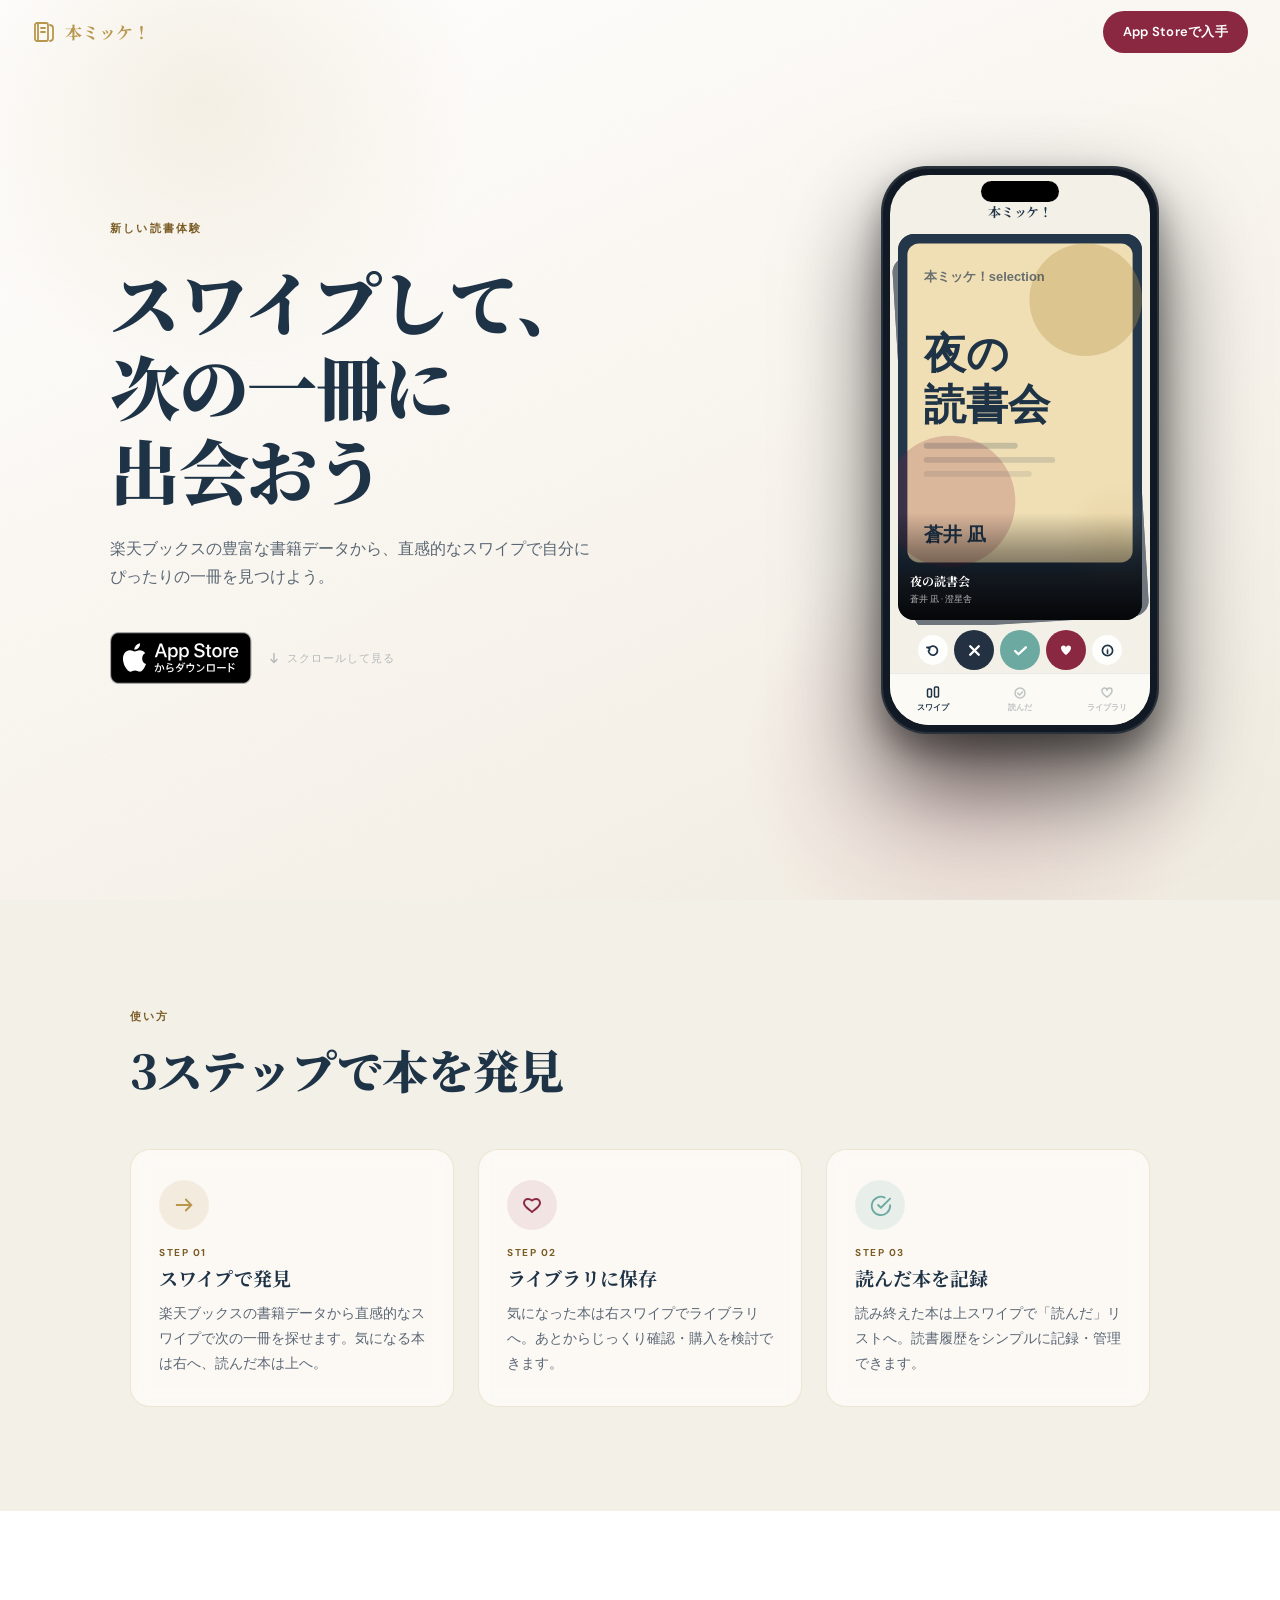
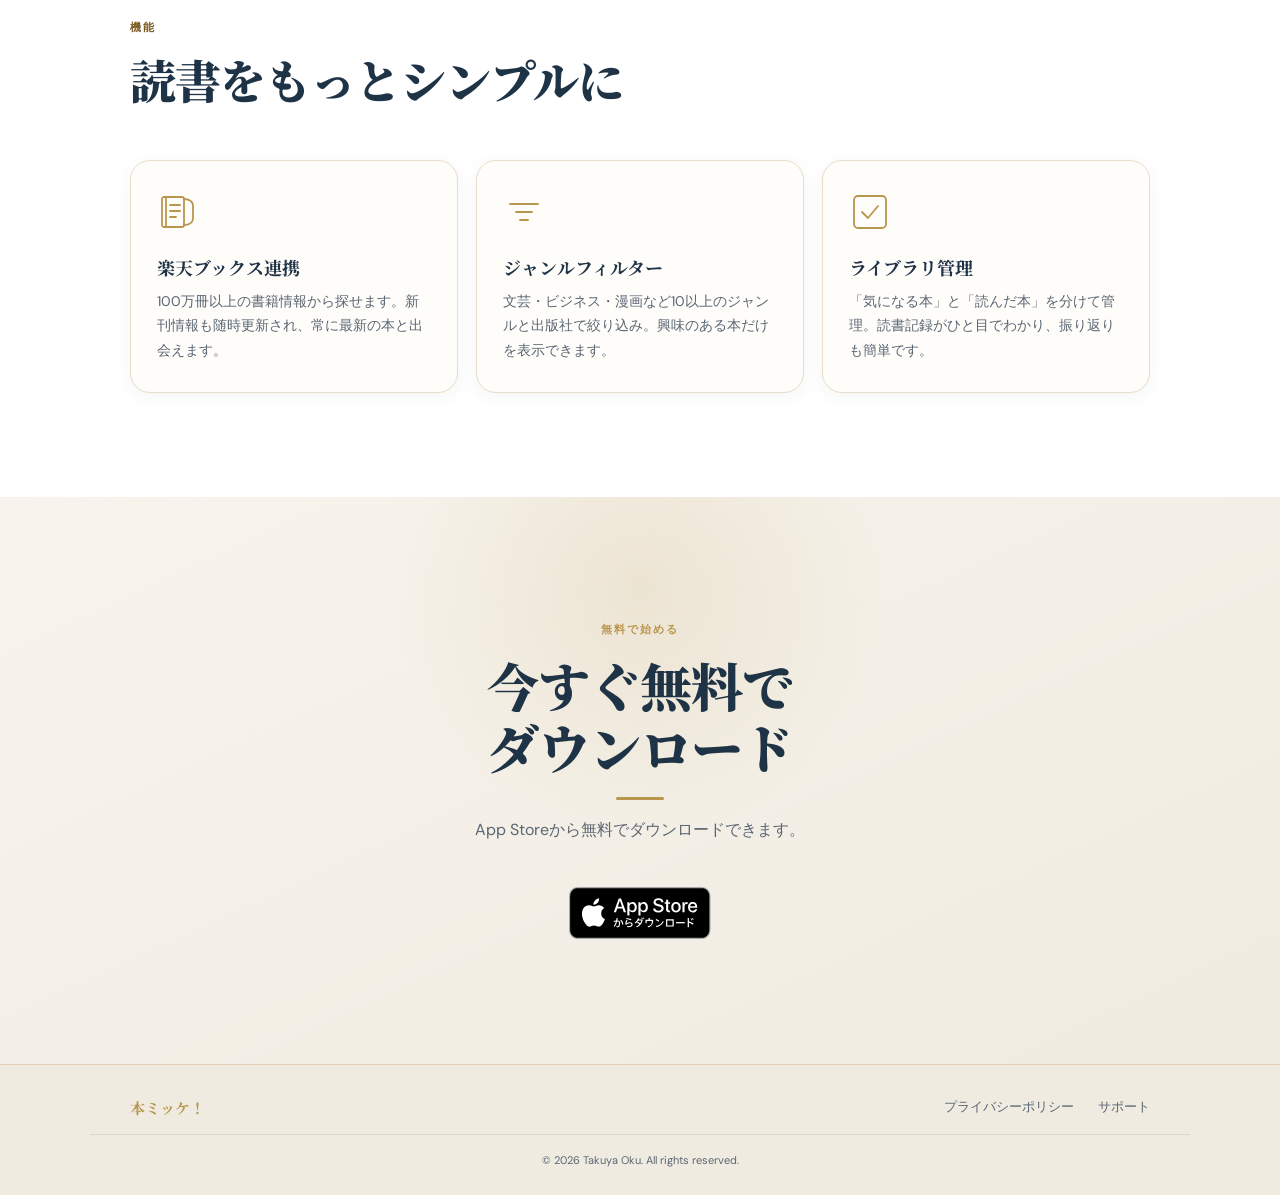
==== index.html @ a4921bb4 "Add LP and back navigation to support/privacy pages - index.html: new landing page with hero, how-it" ====
<!DOCTYPE html>
<html lang="ja">
<head>
  <meta charset="utf-8">
  <meta name="viewport" content="width=device-width, initial-scale=1">
  <title>本ミッケ！— スワイプして次の一冊に出会おう</title>
  <meta name="description" content="楽天ブックスの豊富な書籍データからスワイプで次の一冊に出会えるiOSアプリ。気になる本はライブラリへ、読んだ本は記録へ。">
  <meta name="theme-color" content="#f8f4ed">
  <link rel="preconnect" href="https://fonts.googleapis.com">
  <link rel="preconnect" href="https://fonts.gstatic.com" crossorigin>
  <link href="https://fonts.googleapis.com/css2?family=DM+Sans:opsz,wght@9..40,400;9..40,500;9..40,600&family=Noto+Serif+JP:wght@400;700;900&display=swap" rel="stylesheet">
  <link rel="stylesheet" href="./styles.css">
  <style>
    /* ===== LP TOKENS ===== */
    :root {
      --lp-navy:      #1f3347;
      --lp-deep:      #0f1c2b;
      --lp-gold:      #b8964d;
      --lp-gold-text: #7a5c24;
      --lp-rose:      #8a2841;
      --lp-teal:      #6ca9a0;
      --lp-cream:     #f3f0e8;
      --lp-card:      #2a3545;
      --lp-green:     #42d67a;
    }

    /* ===== BASE ===== */
    body {
      font-family: 'DM Sans', -apple-system, sans-serif;
      background: var(--lp-cream);
      color: var(--lp-navy);
      overflow-x: hidden;
    }

    /* ===== NAV ===== */
    .lp-nav {
      position: fixed;
      top: 0; left: 0; right: 0;
      z-index: 100;
      height: 64px;
      padding: 0 32px;
      padding-top: env(safe-area-inset-top, 0px);
      display: flex;
      align-items: center;
      justify-content: space-between;
      background: transparent;
      transition: background 0.35s ease, backdrop-filter 0.35s ease, border-color 0.35s ease;
      border-bottom: 1px solid transparent;
    }
    .lp-nav--scrolled {
      background: rgba(243, 240, 232, 0.94);
      backdrop-filter: blur(20px);
      -webkit-backdrop-filter: blur(20px);
      border-bottom-color: rgba(184, 150, 77, 0.18);
    }
    .lp-nav__brand {
      display: flex;
      align-items: center;
      gap: 9px;
      text-decoration: none;
      color: var(--lp-gold);
      font-family: 'Noto Serif JP', serif;
      font-weight: 700;
      font-size: 17px;
      transition: color 0.35s ease;
    }
    .lp-nav--scrolled .lp-nav__brand { color: var(--lp-navy); }
    .lp-nav__cta {
      display: inline-flex;
      align-items: center;
      gap: 7px;
      padding: 12px 20px;
      background: var(--lp-rose);
      color: #fff;
      text-decoration: none;
      font-weight: 600;
      font-size: 13px;
      border-radius: 999px;
      letter-spacing: 0.02em;
      transition: background 0.2s, transform 0.15s;
      touch-action: manipulation;
    }
    .lp-nav__cta:hover { background: #a02f4d; transform: translateY(-1px); }

    /* ===== HERO ===== */
    .lp-hero {
      min-height: 100dvh;
      position: relative;
      overflow: hidden;
      background: linear-gradient(155deg, #ffffff 0%, #f8f4ed 55%, #f0ebe0 100%);
      display: flex;
      align-items: center;
    }
    .lp-hero__grain {
      position: absolute;
      inset: 0;
      z-index: 0;
      pointer-events: none;
      opacity: 0.2;
      background-image: url("data:image/svg+xml,%3Csvg xmlns='http://www.w3.org/2000/svg' width='300' height='300'%3E%3Cfilter id='n'%3E%3CfeTurbulence type='fractalNoise' baseFrequency='0.75' numOctaves='4' stitchTiles='stitch'/%3E%3CfeColorMatrix type='saturate' values='0'/%3E%3C/filter%3E%3Crect width='300' height='300' filter='url(%23n)' opacity='0.06'/%3E%3C/svg%3E");
      background-size: 300px 300px;
      mix-blend-mode: multiply;
    }
    .lp-hero__orb {
      position: absolute;
      border-radius: 50%;
      pointer-events: none;
      z-index: 0;
    }
    .lp-hero__orb--a {
      width: 560px; height: 560px;
      background: radial-gradient(circle, rgba(184,150,77,0.13) 0%, transparent 70%);
      top: -180px; left: -80px;
    }
    .lp-hero__orb--b {
      width: 480px; height: 480px;
      background: radial-gradient(circle, rgba(138,40,65,0.16) 0%, transparent 70%);
      bottom: -100px; right: 60px;
    }
    .lp-hero__inner {
      position: relative;
      z-index: 1;
      width: 100%;
      max-width: 1140px;
      margin: 0 auto;
      padding: 100px 40px 80px;
      display: grid;
      grid-template-columns: 1fr;
      gap: 56px;
      align-items: center;
    }
    .lp-hero__eyebrow {
      display: inline-block;
      margin: 0 0 20px;
      font-size: 11px;
      font-weight: 600;
      letter-spacing: 0.2em;
      text-transform: uppercase;
      color: var(--lp-gold-text);
      opacity: 0;
    }
    .lp-hero__headline {
      margin: 0 0 24px;
      font-family: 'Noto Serif JP', serif;
      font-weight: 900;
      font-size: clamp(36px, 6vw, 70px);
      line-height: 1.2;
      letter-spacing: -0.02em;
      color: var(--lp-navy);
      opacity: 0;
    }
    .lp-hero__sub {
      margin: 0 0 40px;
      font-size: 16px;
      line-height: 1.8;
      color: #5a6673;
      max-width: 480px;
      opacity: 0;
    }
    .lp-hero__actions {
      display: flex;
      flex-wrap: wrap;
      gap: 16px;
      align-items: center;
      opacity: 0;
    }
    .lp-hero__scroll {
      display: flex;
      align-items: center;
      gap: 7px;
      font-size: 11px;
      letter-spacing: 0.1em;
      text-transform: uppercase;
      color: rgba(31,51,71,0.3);
    }

    /* Hero entrance animations (triggered by body.is-loaded) */
    body.is-loaded .lp-hero__eyebrow  { animation: heroUp 0.7s ease forwards 0.1s; }
    body.is-loaded .lp-hero__headline { animation: heroUp 0.7s ease forwards 0.25s; }
    body.is-loaded .lp-hero__sub      { animation: heroUp 0.7s ease forwards 0.4s; }
    body.is-loaded .lp-hero__actions  { animation: heroUp 0.7s ease forwards 0.52s; }
    body.is-loaded .lp-mockup-wrap    { animation: heroUp 0.9s ease forwards 0.42s; }
    @keyframes heroUp {
      from { opacity: 0; transform: translateY(28px); }
      to   { opacity: 1; transform: translateY(0); }
    }

    /* App Store official badge */
    .lp-appstore-link {
      display: inline-block;
      text-decoration: none;
      transition: transform 0.15s, opacity 0.15s;
      touch-action: manipulation;
    }
    .lp-appstore-link:hover { transform: translateY(-2px); opacity: 0.88; }
    .lp-appstore-link svg { display: block; height: 52px; width: auto; }

    /* ===== PHONE MOCKUP ===== */
    .lp-mockup-wrap {
      display: flex;
      justify-content: center;
      opacity: 0;
    }
    .lp-phone {
      width: 248px;
      height: 506px;
      background: #111a24;
      border: 2px solid rgba(255,255,255,0.1);
      border-radius: 46px;
      position: relative;
      overflow: hidden;
      box-shadow:
        0 48px 96px rgba(0,0,0,0.65),
        0 16px 32px rgba(0,0,0,0.35),
        inset 0 1px 0 rgba(255,255,255,0.07);
      display: flex;
      flex-direction: column;
    }
    .lp-phone__island {
      position: absolute;
      top: 13px;
      left: 50%;
      transform: translateX(-50%);
      width: 78px;
      height: 21px;
      background: #000;
      border-radius: 999px;
      z-index: 10;
    }
    .lp-phone__screen {
      flex: 1;
      background: #f3f0e8;
      margin: 7px;
      border-radius: 39px;
      overflow: hidden;
      display: flex;
      flex-direction: column;
    }
    .lp-phone__navbar {
      height: 54px;
      padding-top: 26px;
      display: flex;
      align-items: flex-end;
      justify-content: center;
      padding-bottom: 8px;
      flex-shrink: 0;
    }
    .lp-phone__appname {
      font-family: 'Noto Serif JP', serif;
      font-size: 13px;
      font-weight: 700;
      color: #1f3347;
      letter-spacing: -0.01em;
    }
    .lp-phone__cards {
      flex: 1;
      position: relative;
      overflow: hidden;
    }
    .lp-card {
      position: absolute;
      width: calc(100% - 16px);
      height: calc(100% - 10px);
      background: var(--lp-card);
      border-radius: 16px;
      top: 5px;
      left: 8px;
      overflow: hidden;
    }
    .lp-card--back {
      transform: rotate(-3.5deg) scale(0.965) translateY(10px);
      opacity: 0.65;
      z-index: 1;
    }
    .lp-card--front {
      z-index: 2;
      will-change: transform;
      animation: cardFloat 4.5s ease-in-out infinite;
    }
    /* Ambient orbs */
    .lp-card--front::before {
      content: '';
      position: absolute;
      width: 130px; height: 130px;
      background: radial-gradient(circle, rgba(248,244,236,0.17) 0%, transparent 70%);
      top: -55px; left: -45px;
      border-radius: 50%;
      pointer-events: none;
    }
    .lp-card--front::after {
      content: '';
      position: absolute;
      width: 110px; height: 110px;
      background: radial-gradient(circle, rgba(184,150,77,0.13) 0%, transparent 70%);
      bottom: 30px; right: -28px;
      border-radius: 50%;
      pointer-events: none;
    }

    /* Book cover illustration */
    .lp-cover {
      position: absolute;
      top: 0;
      left: 0;
      width: 100%;
    }
    .lp-cover svg {
      width: 100%;
      height: auto;
      display: block;
    }

    /* Card overlay */
    .lp-card__overlay {
      position: absolute;
      left: 0; right: 0; bottom: 0;
      padding: 60px 12px 14px;
      background: linear-gradient(to bottom, transparent 0%, rgba(0,0,0,0.35) 35%, rgba(0,0,0,0.88) 100%);
      z-index: 1;
    }
    .lp-card__title {
      display: block;
      font-family: 'Noto Serif JP', serif;
      font-size: 12px;
      font-weight: 700;
      color: #fff;
      line-height: 1.35;
      margin-bottom: 4px;
    }
    .lp-card__author {
      display: block;
      font-size: 9px;
      color: rgba(255,255,255,0.68);
    }

    /* LIKE stamp */
    .lp-stamp {
      position: absolute;
      top: 14px;
      left: 11px;
      padding: 3px 7px;
      border: 2px solid rgba(255,255,255,0.9);
      border-radius: 5px;
      font-size: 11px;
      font-weight: 800;
      color: #fff;
      letter-spacing: 0.06em;
      transform: rotate(-20deg);
      opacity: 0;
      animation: likeFlash 4.5s ease-in-out infinite;
      z-index: 10;
      background: var(--lp-green);
      box-shadow: 0 0 10px rgba(66,214,122,0.5);
    }

    @keyframes cardFloat {
      0%   { transform: rotate(-1.5deg) translateX(-3px); }
      50%  { transform: rotate(7deg) translateX(13px); }
      100% { transform: rotate(-1.5deg) translateX(-3px); }
    }
    @keyframes likeFlash {
      0%, 33%  { opacity: 0; }
      55%, 78% { opacity: 1; }
      100%     { opacity: 0; }
    }

    /* Action row */
    .lp-phone__actions {
      flex-shrink: 0;
      padding: 5px 10px 3px;
      display: flex;
      justify-content: center;
      align-items: center;
      gap: 6px;
    }
    .lp-action {
      display: flex;
      align-items: center;
      justify-content: center;
      border-radius: 50%;
      font-weight: 800;
      color: #fff;
      line-height: 1;
    }
    .lp-action--sm {
      width: 30px; height: 30px;
      background: rgba(255,255,255,0.92);
      color: #1f3347;
      font-size: 12px;
    }
    .lp-action--md { width: 40px; height: 40px; font-size: 15px; }
    .lp-action--pass { background: #243142; }
    .lp-action--read { background: #6ca9a0; }
    .lp-action--like { background: #8a2841; }

    /* Tab bar */
    .lp-phone__tabs {
      flex-shrink: 0;
      height: 52px;
      background: rgba(252,250,245,0.97);
      border-top: 1px solid rgba(31,51,71,0.08);
      display: flex;
    }
    .lp-tab {
      flex: 1;
      display: flex;
      flex-direction: column;
      align-items: center;
      justify-content: center;
      gap: 3px;
      font-size: 7.5px;
      font-weight: 600;
      color: rgba(31,51,71,0.28);
    }
    .lp-tab--active { color: #1f3347; }
    .lp-tab svg { width: 14px; height: 14px; }

    /* ===== SCROLL REVEAL ===== */
    .lp-reveal-child {
      transition: opacity 0.55s ease, transform 0.55s ease;
      transition-delay: calc(var(--i, 0) * 0.11s);
    }
    body.is-loaded .lp-reveal-child:not(.is-visible) {
      opacity: 0;
      transform: translateY(20px);
    }
    body.is-loaded .lp-reveal-child.is-visible {
      opacity: 1;
      transform: none;
    }

    /* ===== SECTIONS SHARED ===== */
    .lp-inner {
      max-width: 1100px;
      margin: 0 auto;
      padding: 0 40px;
    }
    .lp-eyebrow {
      display: inline-block;
      margin: 0 0 14px;
      font-size: 11px;
      font-weight: 700;
      letter-spacing: 0.18em;
      text-transform: uppercase;
      color: var(--lp-gold-text);
    }
    .lp-title {
      margin: 0 0 52px;
      font-family: 'Noto Serif JP', serif;
      font-weight: 900;
      font-size: clamp(26px, 4vw, 46px);
      line-height: 1.22;
      letter-spacing: -0.02em;
    }

    /* ===== HOW IT WORKS ===== */
    .lp-how {
      background: var(--lp-cream);
      padding: 104px 0;
    }
    .lp-steps {
      display: grid;
      grid-template-columns: 1fr;
      gap: 24px;
    }
    .lp-step {
      padding: 30px 28px;
      background: rgba(255,253,250,0.75);
      border: 1px solid rgba(184,150,77,0.2);
      border-radius: 20px;
      backdrop-filter: blur(8px);
      -webkit-backdrop-filter: blur(8px);
    }
    .lp-step__icon {
      width: 50px; height: 50px;
      border-radius: 50%;
      display: flex;
      align-items: center;
      justify-content: center;
      margin-bottom: 16px;
    }
    .lp-step:nth-child(1) .lp-step__icon { background: rgba(184,150,77,0.14); color: var(--lp-gold); }
    .lp-step:nth-child(2) .lp-step__icon { background: rgba(138,40,65,0.10); color: var(--lp-rose); }
    .lp-step:nth-child(3) .lp-step__icon { background: rgba(108,169,160,0.14); color: var(--lp-teal); }
    .lp-step__num {
      display: block;
      margin-bottom: 5px;
      font-size: 10px;
      font-weight: 700;
      letter-spacing: 0.15em;
      text-transform: uppercase;
      color: var(--lp-gold-text);
    }
    .lp-step h3 {
      margin: 0 0 10px;
      font-family: 'Noto Serif JP', serif;
      font-size: 19px;
      font-weight: 700;
    }
    .lp-step p {
      margin: 0;
      font-size: 14px;
      line-height: 1.78;
      color: #5a6673;
    }

    /* ===== FEATURES ===== */
    .lp-features {
      background: #fff;
      padding: 104px 0;
    }
    .lp-feat-grid {
      display: grid;
      grid-template-columns: 1fr;
      gap: 18px;
    }
    .lp-feat {
      padding: 30px 26px;
      background: var(--surface, #fffdfa);
      border: 1px solid var(--line, #e7ddca);
      border-radius: 20px;
      box-shadow: 0 4px 18px rgba(31,51,71,0.05);
      transition: box-shadow 0.2s, transform 0.2s;
    }
    .lp-feat:hover {
      box-shadow: 0 12px 30px rgba(31,51,71,0.10);
      transform: translateY(-2px);
    }
    .lp-feat__icon {
      width: 42px; height: 42px;
      margin-bottom: 16px;
      color: var(--lp-gold);
    }
    .lp-feat h3 {
      margin: 0 0 9px;
      font-family: 'Noto Serif JP', serif;
      font-size: 18px;
      font-weight: 700;
    }
    .lp-feat p {
      margin: 0;
      font-size: 14px;
      line-height: 1.75;
      color: #5a6673;
    }

    /* ===== DOWNLOAD CTA ===== */
    .lp-download {
      background: linear-gradient(155deg, #f8f4ed 0%, #f0ebe0 100%);
      padding: 120px 40px;
      text-align: center;
      position: relative;
      overflow: hidden;
    }
    .lp-download::before {
      content: '';
      position: absolute;
      width: 500px; height: 500px;
      background: radial-gradient(circle, rgba(184,150,77,0.14) 0%, transparent 70%);
      top: -160px;
      left: 50%;
      transform: translateX(-50%);
      pointer-events: none;
    }
    .lp-download > * { position: relative; z-index: 1; }
    .lp-download .lp-eyebrow { color: var(--lp-gold); }
    .lp-dl-title {
      margin: 0 0 16px;
      font-family: 'Noto Serif JP', serif;
      font-weight: 900;
      font-size: clamp(28px, 4.5vw, 52px);
      line-height: 1.2;
      letter-spacing: -0.02em;
      color: var(--lp-navy);
    }
    .lp-dl-title::after {
      content: '';
      display: block;
      width: 48px;
      height: 3px;
      background: var(--lp-gold);
      margin: 18px auto 0;
      border-radius: 2px;
    }
    .lp-dl-sub {
      margin: 0 0 44px;
      font-size: 16px;
      line-height: 1.7;
      color: #5a6673;
    }

    /* ===== FOOTER ===== */
    .lp-footer {
      background: #f0ebe0;
      padding: 32px 0 24px;
      border-top: 1px solid rgba(184,150,77,0.3);
    }
    .lp-footer__row {
      max-width: 1100px;
      margin: 0 auto;
      padding: 0 40px;
      display: flex;
      flex-wrap: wrap;
      align-items: center;
      justify-content: space-between;
      gap: 16px;
    }
    .lp-footer__brand {
      font-family: 'Noto Serif JP', serif;
      font-weight: 700;
      font-size: 15px;
      color: var(--lp-gold);
    }
    .lp-footer__links {
      display: flex;
      gap: 24px;
    }
    .lp-footer__links a {
      font-size: 13px;
      color: #5a6673;
      text-decoration: none;
      transition: color 0.2s;
    }
    .lp-footer__links a:hover { color: var(--lp-navy); }
    .lp-footer__links a:focus-visible {
      outline: 2px solid var(--lp-gold-text);
      outline-offset: 2px;
      border-radius: 2px;
    }
    .lp-footer__copy {
      max-width: 1100px;
      margin: 16px auto 0;
      padding: 16px 40px 0;
      border-top: 1px solid rgba(31,51,71,0.1);
      font-size: 11px;
      color: #5a6673;
      text-align: center;
    }

    /* ===== RESPONSIVE ===== */
    @media (min-width: 640px) {
      .lp-steps    { grid-template-columns: repeat(3, 1fr); }
      .lp-feat-grid { grid-template-columns: repeat(2, 1fr); }
    }
    @media (min-width: 1024px) {
      .lp-hero__inner { grid-template-columns: 1fr 300px; padding: 80px 40px; }
      .lp-feat-grid   { grid-template-columns: repeat(3, 1fr); }
      .lp-phone { width: 278px; height: 568px; }
    }
    @media (max-width: 639px) {
      .lp-nav    { padding: 0 20px; }
      .lp-inner  { padding: 0 24px; }
      .lp-hero   { align-items: flex-start; min-height: auto; }
      .lp-hero__inner { padding: 80px 24px 16px; gap: 8px; }
      .lp-hero__actions { margin-bottom: 20px; }
      .lp-hero__headline { font-size: clamp(26px, 7vw, 70px); }
      .lp-hero__sub { margin-bottom: 24px; }
      .lp-hero__scroll { display: none; }
      .lp-mockup-wrap {
        transform: scale(0.72);
        transform-origin: top center;
        margin-bottom: -142px;
      }
      body.is-loaded .lp-mockup-wrap { animation: none; opacity: 1; }
      .lp-how, .lp-features { padding: 72px 0; }
      .lp-download { padding: 80px 24px; }
      .lp-footer__row, .lp-footer__copy { padding-left: 24px; padding-right: 24px; }
    }

    /* ===== SKIP LINK ===== */
    .lp-skip-link {
      position: absolute;
      top: -100%;
      left: 16px;
      padding: 8px 16px;
      background: var(--lp-navy);
      color: #fff;
      border-radius: 4px;
      font-size: 14px;
      z-index: 9999;
      text-decoration: none;
    }
    .lp-skip-link:focus { top: 16px; }

    /* ===== FOCUS STYLES ===== */
    .lp-appstore-link:focus-visible,
    .lp-nav__brand:focus-visible {
      outline: 2px solid var(--lp-gold-text);
      outline-offset: 3px;
      border-radius: 4px;
    }
    .lp-nav__cta:focus-visible {
      outline: 2px solid var(--lp-gold-text);
      outline-offset: 3px;
      border-radius: 999px;
    }

    /* ===== REDUCED MOTION ===== */
    @media (prefers-reduced-motion: reduce) {
      .lp-card--front { animation: none; }
      .lp-stamp { animation: none; opacity: 1; }
      body.is-loaded .lp-hero__eyebrow,
      body.is-loaded .lp-hero__headline,
      body.is-loaded .lp-hero__sub,
      body.is-loaded .lp-hero__actions {
        animation: none;
        opacity: 1;
        transform: none;
      }
      body.is-loaded .lp-mockup-wrap {
        animation: none;
        opacity: 1;
      }
      .lp-reveal-child { transition: none; }
      .lp-reveal-child.is-visible { opacity: 1; transform: none; }
    }
  </style>
</head>
<body>
<a href="#main-content" class="lp-skip-link">コンテンツへスキップ</a>

<!-- ========== NAV ========== -->
<nav class="lp-nav" id="lp-nav" aria-label="メインナビゲーション">
  <a class="lp-nav__brand" href="./index.html">
    <svg width="24" height="24" viewBox="0 0 24 24" fill="none" stroke="currentColor" stroke-width="1.8" stroke-linecap="round" aria-hidden="true">
      <rect x="3" y="3" width="13" height="18" rx="2"/>
      <path d="M6 3v18"/>
      <path d="M18 5c1.5.3 3 1.2 3 3v10c0 1.8-1.5 2.8-3 3"/>
      <line x1="9" y1="8" x2="13" y2="8"/>
      <line x1="9" y1="12" x2="13" y2="12"/>
    </svg>
    <span>本ミッケ！</span>
  </a>
  <a class="lp-nav__cta" href="https://apps.apple.com/jp/app/%E6%9C%AC%E3%83%9F%E3%83%83%E3%82%B1/id6760813363">App Storeで入手</a>
</nav>

<main id="main-content">

<!-- ========== HERO ========== -->
<section class="lp-hero" id="lp-hero">
  <div class="lp-hero__grain" aria-hidden="true"></div>
  <div class="lp-hero__orb lp-hero__orb--a" aria-hidden="true"></div>
  <div class="lp-hero__orb lp-hero__orb--b" aria-hidden="true"></div>

  <div class="lp-hero__inner">
    <!-- Copy -->
    <div>
      <p class="lp-hero__eyebrow">新しい読書体験</p>
      <h1 class="lp-hero__headline">スワイプして、<br>次の一冊に<br>出会おう</h1>
      <p class="lp-hero__sub">楽天ブックスの豊富な書籍データから、直感的なスワイプで自分にぴったりの一冊を見つけよう。</p>
      <div class="lp-hero__actions">
        <a class="lp-appstore-link" href="https://apps.apple.com/jp/app/%E6%9C%AC%E3%83%9F%E3%83%83%E3%82%B1/id6760813363" aria-label="App Storeでダウンロード">
          <svg xmlns="http://www.w3.org/2000/svg" width="108.85157" height="40" viewBox="0 0 108.85157 40" role="img" aria-label="App Storeからダウンロード"><title>App Storeからダウンロード</title><g><g><path d="M99.32227,0H9.53468c-.3667,0-.729,0-1.09473.002-.30615.002-.60986.00781-.91895.0127A13.21476,13.21476,0,0,0,5.5171.19141a6.66509,6.66509,0,0,0-1.90088.627A6.43779,6.43779,0,0,0,1.99757,1.99707,6.25844,6.25844,0,0,0,.81935,3.61816a6.60119,6.60119,0,0,0-.625,1.90332,12.993,12.993,0,0,0-.1792,2.002C.00587,7.83008.00489,8.1377,0,8.44434V31.5586c.00489.3105.00587.6113.01515.9219a12.99232,12.99232,0,0,0,.1792,2.0019,6.58756,6.58756,0,0,0,.625,1.9043A6.20778,6.20778,0,0,0,1.99757,38.001a6.27445,6.27445,0,0,0,1.61865,1.1787,6.70082,6.70082,0,0,0,1.90088.6308,13.45514,13.45514,0,0,0,2.0039.1768c.30909.0068.6128.0107.91895.0107C8.80567,40,9.168,40,9.53468,40H99.32227c.3594,0,.7246,0,1.084-.002.3047,0,.6172-.0039.9219-.0107a13.279,13.279,0,0,0,2-.1768,6.80432,6.80432,0,0,0,1.9082-.6308,6.27742,6.27742,0,0,0,1.6172-1.1787,6.39482,6.39482,0,0,0,1.1816-1.6143,6.60413,6.60413,0,0,0,.6191-1.9043,13.50643,13.50643,0,0,0,.1856-2.0019c.0039-.3106.0039-.6114.0039-.9219.0078-.3633.0078-.7246.0078-1.0938V9.53613c0-.36621,0-.72949-.0078-1.09179,0-.30664,0-.61426-.0039-.9209a13.5071,13.5071,0,0,0-.1856-2.002,6.6177,6.6177,0,0,0-.6191-1.90332,6.46619,6.46619,0,0,0-2.7988-2.7998,6.76754,6.76754,0,0,0-1.9082-.627,13.04394,13.04394,0,0,0-2-.17676c-.3047-.00488-.6172-.01074-.9219-.01269C100.04687,0,99.68167,0,99.32227,0Z" style="fill:#a6a6a6"/><path d="M8.44483,39.125c-.30468,0-.602-.0039-.90429-.0107a12.68714,12.68714,0,0,1-1.86914-.1631,5.88381,5.88381,0,0,1-1.65674-.5479,5.40573,5.40573,0,0,1-1.397-1.0166,5.32082,5.32082,0,0,1-1.02051-1.3965,5.72186,5.72186,0,0,1-.543-1.6572,12.41351,12.41351,0,0,1-.1665-1.875c-.00634-.2109-.01464-.9131-.01464-.9131V8.44434S.88185,7.75293.8877,7.5498a12.37039,12.37039,0,0,1,.16553-1.87207,5.7555,5.7555,0,0,1,.54346-1.6621A5.37349,5.37349,0,0,1,2.61183,2.61768,5.56543,5.56543,0,0,1,4.01417,1.59521a5.82309,5.82309,0,0,1,1.65332-.54394A12.58589,12.58589,0,0,1,7.543.88721L8.44532.875h91.956l.9131.0127a12.38493,12.38493,0,0,1,1.8584.16259,5.93833,5.93833,0,0,1,1.6709.54785,5.59374,5.59374,0,0,1,2.415,2.41993A5.76267,5.76267,0,0,1,107.794,5.667a12.995,12.995,0,0,1,.1738,1.88721c.0029.2832.0029.5874.0029.89014.0079.375.0079.73193.0079,1.09179V30.4648c0,.3633,0,.7178-.0079,1.0752,0,.3252,0,.6231-.0039.9297a12.73126,12.73126,0,0,1-.1709,1.8535,5.739,5.739,0,0,1-.54,1.67,5.48029,5.48029,0,0,1-1.0156,1.3857,5.4129,5.4129,0,0,1-1.3994,1.0225,5.86168,5.86168,0,0,1-1.668.5498,12.54218,12.54218,0,0,1-1.8692.1631c-.2929.0068-.5996.0107-.8974.0107l-1.084.002Z"/></g><g><path d="M41.16742,16.55462H37.11585l-.973,2.873H34.42678L38.26437,8.79837h1.783l3.83759,10.62922H42.13957Zm-3.632-1.32573H40.747l-1.58318-4.66261h-.0443Z" style="fill:#fff"/><path d="M52.1728,15.55322c0,2.40821-1.28895,3.95545-3.23407,3.95545a2.62719,2.62719,0,0,1-2.4383-1.35582h-.03678v3.83842H44.87294V11.678h1.53972V12.967h.02926a2.749,2.749,0,0,1,2.46756-1.37C50.87633,11.59694,52.1728,13.1517,52.1728,15.55322Zm-1.635,0c0-1.569-.81082-2.60046-2.04794-2.60046-1.21539,0-2.03289,1.05323-2.03289,2.60046,0,1.56145.8175,2.60715,2.03289,2.60715C49.727,18.16037,50.53779,17.1364,50.53779,15.55322Z" style="fill:#fff"/><path d="M60.70267,15.55322c0,2.40821-1.28937,3.95545-3.23449,3.95545a2.62719,2.62719,0,0,1-2.4383-1.35582H54.9931v3.83842H53.4024V11.678h1.53972V12.967h.02926a2.749,2.749,0,0,1,2.46756-1.37C59.40578,11.59694,60.70267,13.1517,60.70267,15.55322Zm-1.63543,0c0-1.569-.81082-2.60046-2.04794-2.60046-1.21539,0-2.03289,1.05323-2.03289,2.60046,0,1.56145.8175,2.60715,2.03289,2.60715C58.25643,18.16037,59.06725,17.1364,59.06725,15.55322Z" style="fill:#fff"/><path d="M66.3391,16.466c.11786,1.05406,1.14183,1.74618,2.54112,1.74618,1.34077,0,2.30539-.69212,2.30539-1.64253,0-.825-.58178-1.319-1.95933-1.65758l-1.37755-.33185c-1.95181-.47144-2.85792-1.38424-2.85792-2.86544,0-1.834,1.59823-3.09364,3.86684-3.09364,2.24688,0,3.7866,1.25969,3.83842,3.09364H71.09032c-.09613-1.06075-.973-1.701-2.2544-1.701s-2.15828.64782-2.15828,1.59071c0,.75147.56,1.19366,1.93008,1.53219l1.17109.28755c2.18085.51575,3.08612,1.39176,3.08612,2.94652,0,1.98859-1.58318,3.23407-4.10257,3.23407-2.35722,0-3.94876-1.21623-4.05158-3.13878Z" style="fill:#fff"/><path d="M76.29961,9.84407v1.834h1.47368v1.25969H76.29961V17.21c0,.6637.29507.973.94289.973a4.971,4.971,0,0,0,.52327-.03678v1.25217a4.36838,4.36838,0,0,1-.88354.07356c-1.569,0-2.18085-.5893-2.18085-2.09224V12.93771H73.5746V11.678h1.12678v-1.834Z" style="fill:#fff"/><path d="M78.6259,15.55322c0-2.4383,1.43607-3.97049,3.67542-3.97049,2.24688,0,3.67626,1.53219,3.67626,3.97049,0,2.445-1.42185,3.97049-3.67626,3.97049C80.04776,19.52372,78.6259,17.99821,78.6259,15.55322Zm5.73089,0c0-1.67262-.76651-2.65981-2.05546-2.65981s-2.05546.99471-2.05546,2.65981c0,1.67931.76651,2.659,2.05546,2.659S84.35679,17.23253,84.35679,15.55322Z" style="fill:#fff"/><path d="M87.2891,11.678h1.51715v1.319H88.843a1.84835,1.84835,0,0,1,1.864-1.40012,2.4533,2.4533,0,0,1,.545.05935v1.48789a2.22372,2.22372,0,0,0-.71469-.09613,1.6029,1.6029,0,0,0-1.65758,1.783v4.59658H87.2891Z" style="fill:#fff"/><path d="M98.5862,17.15145a3.11011,3.11011,0,0,1-3.33689,2.37227c-2.2544,0-3.65369-1.51046-3.65369-3.93372,0-2.43078,1.40681-4.00727,3.58682-4.00727,2.14407,0,3.49236,1.47284,3.49236,3.82254v.545H93.20138v.09613a2.01837,2.01837,0,0,0,2.08472,2.19506,1.75329,1.75329,0,0,0,1.78965-1.09Zm-5.3773-2.31292h3.87437a1.86367,1.86367,0,0,0-1.90082-1.96686A1.96188,1.96188,0,0,0,93.2089,14.83853Z" style="fill:#fff"/></g><g><path d="M36.43654,30.81152l.06592-.81934a3.13245,3.13245,0,0,0,.95068.15137c.292,0,.40479-.02832.54639-.22656a4.56512,4.56512,0,0,0,.43262-2.31543c0-.84766-.26318-1.09277-.93164-1.09277-.15088,0-.32031.00977-.50879.01953a13.72712,13.72712,0,0,1-1.76953,4.123l-.78174-.42383a11.0714,11.0714,0,0,0,1.64746-3.61523,13.67658,13.67658,0,0,0-1.53418.25488l-.16943-.8291c.57422-.10352,1.26123-.19727,1.90137-.25391a17.609,17.609,0,0,0,.292-1.89258l.92285.10352c-.085.57422-.18848,1.14941-.32031,1.71387h.36719c1.1958,0,1.77.59277,1.77,1.85449a5.83361,5.83361,0,0,1-.5459,2.7959,1.1565,1.1565,0,0,1-1.12988.60254A5.18145,5.18145,0,0,1,36.43654,30.81152Zm3.03125-5.07422.6875-.46191a5.29872,5.29872,0,0,1,1.60986,3.48438l-.90381.14063A4.39851,4.39851,0,0,0,39.46779,25.7373Z" style="fill:#fff"/><path d="M44.88674,30.94336l-.188-.84766c.23535.01953.5459.02832.73438.02832,1.86377,0,2.56982-.52637,2.56982-1.30859,0-.62109-.40479-.97852-1.30859-.97852a4.03864,4.03864,0,0,0-2.57959,1.26172l-.7251-.32031A5.5238,5.5238,0,0,1,44.19,25.248l.83789.27246a3.6874,3.6874,0,0,0-.71533,2.44824,4.81661,4.81661,0,0,1,2.57031-.876c1.26172,0,2.043.64941,2.043,1.7041,0,1.33691-1.05469,2.15625-3.58691,2.15625C45.21633,30.95313,45.03762,30.94336,44.88674,30.94336Zm-.87549-6.251.23535-.8291a25.88517,25.88517,0,0,1,3.7002.84766l-.22607.81934A21.14206,21.14206,0,0,0,44.01125,24.69238Z" style="fill:#fff"/><path d="M51.65236,30.29395a5.94767,5.94767,0,0,0,2.53223-1.63867,10.69472,10.69472,0,0,0-1.76025-1.18555l.51758-.64941a11.44509,11.44509,0,0,1,1.78857,1.12891,5.95376,5.95376,0,0,0,.92285-2.1748H53.25246a9.70214,9.70214,0,0,1-2.05225,2.36328l-.6875-.59277a8.92365,8.92365,0,0,0,2.61768-3.59668l.90381.2168c-.10352.26367-.207.53613-.32959.791h2.335l.66846.31055a7.141,7.141,0,0,1-4.50977,5.76172ZM55.625,23.72266l.52734-.25488a5.67722,5.67722,0,0,1,.66846,1.1582l-.59326.27344A5.13466,5.13466,0,0,0,55.625,23.72266Zm1.17676-.09473.53662-.25391a6.35614,6.35614,0,0,1,.6875,1.18652l-.59326.25391A5.1684,5.1684,0,0,0,56.80178,23.62793Z" style="fill:#fff"/><path d="M60.92141,30.99023l-.48-.7627a3.94382,3.94382,0,0,0,3.314-4.15137h-3.9541v1.89258h-.95117V25.27539H61.2134V23.8916h.95068v1.38379h1.76074l.86621.24512C64.67775,28.19434,63.78371,30.2373,60.92141,30.99023Z" style="fill:#fff"/><path d="M66.62258,25.3418l.52734-.77246a11.68341,11.68341,0,0,1,2.31543,1.40332l-.60254.80957A11.0534,11.0534,0,0,0,66.62258,25.3418Zm.17871,4.6416a7.31748,7.31748,0,0,0,5.43262-3.917l.62109.69727a7.96352,7.96352,0,0,1-5.69531,4.09473Z" style="fill:#fff"/><path d="M80.57082,30.43555H74.64895V24.833h5.92188Zm-4.98926-4.73633v3.87012h4.04785V25.69922Z" style="fill:#fff"/><path d="M89.04934,27.9209H82.39309v-.96h6.65625Z" style="fill:#fff"/><path d="M91.314,23.91992h.93164v2.41016a29.013,29.013,0,0,1,3.59668,1.79883L95.315,28.957a22.724,22.724,0,0,0-3.06934-1.64746v3.63379H91.314Zm2.21191.50879.55566-.26367a6.19409,6.19409,0,0,1,.66895,1.28027l-.6123.27344A5.5162,5.5162,0,0,0,93.5259,24.42871Zm1.07324-.40527.56543-.26367A6.10514,6.10514,0,0,1,95.87063,25.04l-.6123.27344A6.12723,6.12723,0,0,0,94.59914,24.02344Z" style="fill:#fff"/></g><g><g><path d="M24.76888,20.30068a4.94881,4.94881,0,0,1,2.35656-4.15206,5.06566,5.06566,0,0,0-3.99116-2.15768c-1.67924-.17626-3.30719,1.00483-4.1629,1.00483-.87227,0-2.18977-.98733-3.6085-.95814a5.31529,5.31529,0,0,0-4.47292,2.72787c-1.934,3.34842-.49141,8.26947,1.3612,10.97608.9269,1.32535,2.01018,2.8058,3.42763,2.7533,1.38706-.05753,1.9051-.88448,3.5794-.88448,1.65876,0,2.14479.88448,3.591.8511,1.48838-.02416,2.42613-1.33124,3.32051-2.66914a10.962,10.962,0,0,0,1.51842-3.09251A4.78205,4.78205,0,0,1,24.76888,20.30068Z" style="fill:#fff"/><path d="M22.03725,12.21089a4.87248,4.87248,0,0,0,1.11452-3.49062,4.95746,4.95746,0,0,0-3.20758,1.65961,4.63634,4.63634,0,0,0-1.14371,3.36139A4.09905,4.09905,0,0,0,22.03725,12.21089Z" style="fill:#fff"/></g></g></g></svg>
        </a>
        <span class="lp-hero__scroll" aria-hidden="true">
          <svg width="12" height="12" viewBox="0 0 12 12" fill="none"><path d="M6 1.5v9M3 7.5 6 10.5 9 7.5" stroke="currentColor" stroke-width="1.4" stroke-linecap="round" stroke-linejoin="round"/></svg>
          スクロールして見る
        </span>
      </div>
    </div>

    <!-- Phone mockup -->
    <div class="lp-mockup-wrap" aria-hidden="true">
      <div class="lp-phone">
        <div class="lp-phone__island"></div>
        <div class="lp-phone__screen">
          <!-- App nav -->
          <div class="lp-phone__navbar">
            <span class="lp-phone__appname">本ミッケ！</span>
          </div>
          <!-- Cards -->
          <div class="lp-phone__cards">
            <!-- Back card -->
            <div class="lp-card lp-card--back">
              <svg width="100%" height="100%" viewBox="0 0 220 300" preserveAspectRatio="xMidYMid slice">
                <rect width="220" height="300" fill="#2a3545"/>
                <rect x="36" y="18" width="148" height="192" rx="7" fill="rgba(255,255,255,0.07)"/>
                <rect x="48" y="30" width="124" height="168" rx="5" fill="rgba(255,255,255,0.05)"/>
                <line x1="48" y1="82" x2="172" y2="82" stroke="rgba(255,255,255,0.06)" stroke-width="1"/>
                <line x1="48" y1="106" x2="172" y2="106" stroke="rgba(255,255,255,0.04)" stroke-width="1"/>
                <line x1="48" y1="130" x2="148" y2="130" stroke="rgba(255,255,255,0.04)" stroke-width="1"/>
              </svg>
            </div>
            <!-- Front card -->
            <div class="lp-card lp-card--front">
              <div class="lp-stamp">LIKE</div>
              <!-- Book cover (cover-01 style) -->
              <div class="lp-cover">
                <svg viewBox="0 0 104 144" xmlns="http://www.w3.org/2000/svg">
                  <!-- Outer frame -->
                  <rect width="104" height="144" fill="#23364a"/>
                  <!-- Inner warm cream page -->
                  <rect x="4" y="4" width="96" height="136" rx="5" fill="#f0dfb5"/>
                  <!-- Gold circle (upper right) -->
                  <circle cx="80" cy="28" r="24" fill="#b8964d" opacity="0.36"/>
                  <!-- Rose circle (lower left) -->
                  <circle cx="22" cy="114" r="28" fill="#8a2841" opacity="0.22"/>
                  <!-- Kicker -->
                  <text x="11" y="20" fill="#1f3347" font-size="5.5" font-family="Hiragino Sans, Yu Gothic, sans-serif" font-weight="700" opacity="0.65">本ミッケ！selection</text>
                  <!-- Title -->
                  <text x="11" y="57" fill="#1f3347" font-size="18" font-family="Hiragino Sans, Yu Gothic, sans-serif" font-weight="800">夜の</text>
                  <text x="11" y="79" fill="#1f3347" font-size="18" font-family="Hiragino Sans, Yu Gothic, sans-serif" font-weight="800">読書会</text>
                  <!-- Content placeholder lines -->
                  <rect x="11" y="89" width="40" height="2.5" rx="1.2" fill="#1f3347" opacity="0.20"/>
                  <rect x="11" y="95" width="56" height="2.5" rx="1.2" fill="#1f3347" opacity="0.15"/>
                  <rect x="11" y="101" width="46" height="2.5" rx="1.2" fill="#1f3347" opacity="0.10"/>
                  <!-- Author -->
                  <text x="11" y="131" fill="#1f3347" font-size="8" font-family="Hiragino Sans, Yu Gothic, sans-serif" font-weight="600">蒼井 凪</text>
                </svg>
              </div>
              <!-- Info overlay -->
              <div class="lp-card__overlay">
                <span class="lp-card__title">夜の読書会</span>
                <span class="lp-card__author">蒼井 凪 · 澄星舎</span>
              </div>
            </div>
          </div>
          <!-- Actions -->
          <div class="lp-phone__actions">
            <div class="lp-action lp-action--sm"><svg viewBox="0 0 14 14" width="14" height="14" fill="none" stroke="currentColor" stroke-width="1.8" stroke-linecap="round" stroke-linejoin="round"><path d="M2.5 8a4.5 4.5 0 1 0 .5-2.5"/><path d="M1 4.5h2.5V7"/></svg></div>
            <div class="lp-action lp-action--md lp-action--pass"><svg viewBox="0 0 14 14" width="15" height="15" fill="none" stroke="currentColor" stroke-width="2.2" stroke-linecap="round"><path d="M3 3l8 8M11 3l-8 8"/></svg></div>
            <div class="lp-action lp-action--md lp-action--read"><svg viewBox="0 0 14 14" width="15" height="15" fill="none" stroke="currentColor" stroke-width="2.2" stroke-linecap="round" stroke-linejoin="round"><path d="M2 7.5l3 3L12 4"/></svg></div>
            <div class="lp-action lp-action--md lp-action--like"><svg viewBox="0 0 14 14" width="14" height="14" fill="currentColor"><path d="M7 12S2 8.5 2 5a2.5 2.5 0 0 1 5 0 2.5 2.5 0 0 1 5 0c0 3.5-5 7-5 7z"/></svg></div>
            <div class="lp-action lp-action--sm"><svg viewBox="0 0 14 14" width="13" height="13" fill="none" stroke="currentColor" stroke-width="1.8" stroke-linecap="round"><circle cx="7" cy="7" r="5.5"/><path d="M7 6.5v3.5"/><circle cx="7" cy="4.8" r=".4" fill="currentColor" stroke="none"/></svg></div>
          </div>
          <!-- Tab bar -->
          <div class="lp-phone__tabs">
            <div class="lp-tab lp-tab--active">
              <svg viewBox="0 0 14 14" fill="none" stroke="currentColor" stroke-width="1.5" stroke-linecap="round">
                <rect x="1.5" y="3" width="4" height="8" rx="1"/>
                <rect x="8.5" y="1" width="4" height="10" rx="1"/>
              </svg>
              スワイプ
            </div>
            <div class="lp-tab">
              <svg viewBox="0 0 14 14" fill="none" stroke="currentColor" stroke-width="1.5" stroke-linecap="round">
                <circle cx="7" cy="7" r="5"/>
                <path d="M4.5 7l2 2 3-3" stroke-linejoin="round"/>
              </svg>
              読んだ
            </div>
            <div class="lp-tab">
              <svg viewBox="0 0 14 14" fill="none" stroke="currentColor" stroke-width="1.5" stroke-linecap="round">
                <path d="M7 11C7 11 2 8 2 4.5a2.5 2.5 0 015 0 2.5 2.5 0 015 0C12 8 7 11 7 11z" stroke-linejoin="round"/>
              </svg>
              ライブラリ
            </div>
          </div>
        </div>
      </div>
    </div>
  </div>
</section>

<!-- ========== HOW IT WORKS ========== -->
<section class="lp-how">
  <div class="lp-inner">
    <p class="lp-eyebrow lp-reveal-child" style="--i:0">使い方</p>
    <h2 class="lp-title lp-reveal-child" style="--i:1">3ステップで本を発見</h2>
    <div class="lp-steps">
      <div class="lp-step lp-reveal-child" style="--i:2">
        <div class="lp-step__icon">
          <svg width="22" height="22" viewBox="-1 -1 24 24" fill="none" stroke="currentColor" stroke-width="2" stroke-linecap="round">
            <path d="M3 11h16M13 5l6 6-6 6"/>
          </svg>
        </div>
        <span class="lp-step__num">Step 01</span>
        <h3>スワイプで発見</h3>
        <p>楽天ブックスの書籍データから直感的なスワイプで次の一冊を探せます。気になる本は右へ、読んだ本は上へ。</p>
      </div>
      <div class="lp-step lp-reveal-child" style="--i:3">
        <div class="lp-step__icon">
          <svg viewBox="0 0 22 22" width="22" height="22" fill="none" stroke="currentColor" stroke-width="2" stroke-linecap="round" stroke-linejoin="round">
            <path d="M11 18 C7.5 15 3 12.5 3 9 C3 6.5 5 5 7 5 C9 5 11 6.5 11 6.5 C11 6.5 13 5 15 5 C17 5 19 6.5 19 9 C19 12.5 14.5 15 11 18Z"/>
          </svg>
        </div>
        <span class="lp-step__num">Step 02</span>
        <h3>ライブラリに保存</h3>
        <p>気になった本は右スワイプでライブラリへ。あとからじっくり確認・購入を検討できます。</p>
      </div>
      <div class="lp-step lp-reveal-child" style="--i:4">
        <div class="lp-step__icon">
          <svg width="22" height="22" viewBox="-1 -1 24 24" fill="none" stroke="currentColor" stroke-width="2" stroke-linecap="round">
            <path d="M22 11.08V12a10 10 0 11-5.93-9.14" stroke-linejoin="round"/>
            <path d="M22 4 12 14.01l-3-3" stroke-linejoin="round"/>
          </svg>
        </div>
        <span class="lp-step__num">Step 03</span>
        <h3>読んだ本を記録</h3>
        <p>読み終えた本は上スワイプで「読んだ」リストへ。読書履歴をシンプルに記録・管理できます。</p>
      </div>
    </div>
  </div>
</section>

<!-- ========== FEATURES ========== -->
<section class="lp-features">
  <div class="lp-inner">
    <p class="lp-eyebrow lp-reveal-child" style="--i:0">機能</p>
    <h2 class="lp-title lp-reveal-child" style="--i:1">読書をもっとシンプルに</h2>
    <div class="lp-feat-grid">
      <div class="lp-feat lp-reveal-child" style="--i:2">
        <svg class="lp-feat__icon" viewBox="0 0 42 42" fill="none" stroke="currentColor" stroke-width="1.8" stroke-linecap="round">
          <rect x="5" y="6" width="22" height="30" rx="2"/>
          <path d="M9 6v30"/>
          <path d="M27 8c5 0 9 2.5 9 7v12c0 4.5-4 7-9 7"/>
          <line x1="13" y1="14" x2="23" y2="14"/>
          <line x1="13" y1="20" x2="23" y2="20"/>
          <line x1="13" y1="26" x2="19" y2="26"/>
        </svg>
        <h3>楽天ブックス連携</h3>
        <p>100万冊以上の書籍情報から探せます。新刊情報も随時更新され、常に最新の本と出会えます。</p>
      </div>
      <div class="lp-feat lp-reveal-child" style="--i:3">
        <svg class="lp-feat__icon" viewBox="0 0 42 42" fill="none" stroke="currentColor" stroke-width="1.8" stroke-linecap="round">
          <line x1="7" y1="13" x2="35" y2="13"/>
          <line x1="13" y1="21" x2="29" y2="21"/>
          <line x1="17" y1="29" x2="25" y2="29"/>
        </svg>
        <h3>ジャンルフィルター</h3>
        <p>文芸・ビジネス・漫画など10以上のジャンルと出版社で絞り込み。興味のある本だけを表示できます。</p>
      </div>
      <div class="lp-feat lp-reveal-child" style="--i:4">
        <svg class="lp-feat__icon" viewBox="0 0 42 42" fill="none" stroke="currentColor" stroke-width="1.8" stroke-linecap="round">
          <rect x="5" y="5" width="32" height="32" rx="4"/>
          <path d="M13 21l6 6 10-12" stroke-linejoin="round"/>
        </svg>
        <h3>ライブラリ管理</h3>
        <p>「気になる本」と「読んだ本」を分けて管理。読書記録がひと目でわかり、振り返りも簡単です。</p>
      </div>
    </div>
  </div>
</section>

<!-- ========== DOWNLOAD ========== -->
<section class="lp-download">
  <p class="lp-eyebrow lp-reveal-child" style="--i:0">無料で始める</p>
  <h2 class="lp-dl-title lp-reveal-child" style="--i:1">今すぐ無料で<br>ダウンロード</h2>
  <p class="lp-dl-sub lp-reveal-child" style="--i:2">App Storeから無料でダウンロードできます。</p>
  <div class="lp-reveal-child" style="--i:3">
    <a class="lp-appstore-link" href="https://apps.apple.com/jp/app/%E6%9C%AC%E3%83%9F%E3%83%83%E3%82%B1/id6760813363" aria-label="App Storeでダウンロード">
      <svg xmlns="http://www.w3.org/2000/svg" width="108.85157" height="40" viewBox="0 0 108.85157 40" role="img" aria-label="App Storeからダウンロード"><title>App Storeからダウンロード</title><g><g><path d="M99.32227,0H9.53468c-.3667,0-.729,0-1.09473.002-.30615.002-.60986.00781-.91895.0127A13.21476,13.21476,0,0,0,5.5171.19141a6.66509,6.66509,0,0,0-1.90088.627A6.43779,6.43779,0,0,0,1.99757,1.99707,6.25844,6.25844,0,0,0,.81935,3.61816a6.60119,6.60119,0,0,0-.625,1.90332,12.993,12.993,0,0,0-.1792,2.002C.00587,7.83008.00489,8.1377,0,8.44434V31.5586c.00489.3105.00587.6113.01515.9219a12.99232,12.99232,0,0,0,.1792,2.0019,6.58756,6.58756,0,0,0,.625,1.9043A6.20778,6.20778,0,0,0,1.99757,38.001a6.27445,6.27445,0,0,0,1.61865,1.1787,6.70082,6.70082,0,0,0,1.90088.6308,13.45514,13.45514,0,0,0,2.0039.1768c.30909.0068.6128.0107.91895.0107C8.80567,40,9.168,40,9.53468,40H99.32227c.3594,0,.7246,0,1.084-.002.3047,0,.6172-.0039.9219-.0107a13.279,13.279,0,0,0,2-.1768,6.80432,6.80432,0,0,0,1.9082-.6308,6.27742,6.27742,0,0,0,1.6172-1.1787,6.39482,6.39482,0,0,0,1.1816-1.6143,6.60413,6.60413,0,0,0,.6191-1.9043,13.50643,13.50643,0,0,0,.1856-2.0019c.0039-.3106.0039-.6114.0039-.9219.0078-.3633.0078-.7246.0078-1.0938V9.53613c0-.36621,0-.72949-.0078-1.09179,0-.30664,0-.61426-.0039-.9209a13.5071,13.5071,0,0,0-.1856-2.002,6.6177,6.6177,0,0,0-.6191-1.90332,6.46619,6.46619,0,0,0-2.7988-2.7998,6.76754,6.76754,0,0,0-1.9082-.627,13.04394,13.04394,0,0,0-2-.17676c-.3047-.00488-.6172-.01074-.9219-.01269C100.04687,0,99.68167,0,99.32227,0Z" style="fill:#a6a6a6"/><path d="M8.44483,39.125c-.30468,0-.602-.0039-.90429-.0107a12.68714,12.68714,0,0,1-1.86914-.1631,5.88381,5.88381,0,0,1-1.65674-.5479,5.40573,5.40573,0,0,1-1.397-1.0166,5.32082,5.32082,0,0,1-1.02051-1.3965,5.72186,5.72186,0,0,1-.543-1.6572,12.41351,12.41351,0,0,1-.1665-1.875c-.00634-.2109-.01464-.9131-.01464-.9131V8.44434S.88185,7.75293.8877,7.5498a12.37039,12.37039,0,0,1,.16553-1.87207,5.7555,5.7555,0,0,1,.54346-1.6621A5.37349,5.37349,0,0,1,2.61183,2.61768,5.56543,5.56543,0,0,1,4.01417,1.59521a5.82309,5.82309,0,0,1,1.65332-.54394A12.58589,12.58589,0,0,1,7.543.88721L8.44532.875h91.956l.9131.0127a12.38493,12.38493,0,0,1,1.8584.16259,5.93833,5.93833,0,0,1,1.6709.54785,5.59374,5.59374,0,0,1,2.415,2.41993A5.76267,5.76267,0,0,1,107.794,5.667a12.995,12.995,0,0,1,.1738,1.88721c.0029.2832.0029.5874.0029.89014.0079.375.0079.73193.0079,1.09179V30.4648c0,.3633,0,.7178-.0079,1.0752,0,.3252,0,.6231-.0039.9297a12.73126,12.73126,0,0,1-.1709,1.8535,5.739,5.739,0,0,1-.54,1.67,5.48029,5.48029,0,0,1-1.0156,1.3857,5.4129,5.4129,0,0,1-1.3994,1.0225,5.86168,5.86168,0,0,1-1.668.5498,12.54218,12.54218,0,0,1-1.8692.1631c-.2929.0068-.5996.0107-.8974.0107l-1.084.002Z"/></g><g><path d="M41.16742,16.55462H37.11585l-.973,2.873H34.42678L38.26437,8.79837h1.783l3.83759,10.62922H42.13957Zm-3.632-1.32573H40.747l-1.58318-4.66261h-.0443Z" style="fill:#fff"/><path d="M52.1728,15.55322c0,2.40821-1.28895,3.95545-3.23407,3.95545a2.62719,2.62719,0,0,1-2.4383-1.35582h-.03678v3.83842H44.87294V11.678h1.53972V12.967h.02926a2.749,2.749,0,0,1,2.46756-1.37C50.87633,11.59694,52.1728,13.1517,52.1728,15.55322Zm-1.635,0c0-1.569-.81082-2.60046-2.04794-2.60046-1.21539,0-2.03289,1.05323-2.03289,2.60046,0,1.56145.8175,2.60715,2.03289,2.60715C49.727,18.16037,50.53779,17.1364,50.53779,15.55322Z" style="fill:#fff"/><path d="M60.70267,15.55322c0,2.40821-1.28937,3.95545-3.23449,3.95545a2.62719,2.62719,0,0,1-2.4383-1.35582H54.9931v3.83842H53.4024V11.678h1.53972V12.967h.02926a2.749,2.749,0,0,1,2.46756-1.37C59.40578,11.59694,60.70267,13.1517,60.70267,15.55322Zm-1.63543,0c0-1.569-.81082-2.60046-2.04794-2.60046-1.21539,0-2.03289,1.05323-2.03289,2.60046,0,1.56145.8175,2.60715,2.03289,2.60715C58.25643,18.16037,59.06725,17.1364,59.06725,15.55322Z" style="fill:#fff"/><path d="M66.3391,16.466c.11786,1.05406,1.14183,1.74618,2.54112,1.74618,1.34077,0,2.30539-.69212,2.30539-1.64253,0-.825-.58178-1.319-1.95933-1.65758l-1.37755-.33185c-1.95181-.47144-2.85792-1.38424-2.85792-2.86544,0-1.834,1.59823-3.09364,3.86684-3.09364,2.24688,0,3.7866,1.25969,3.83842,3.09364H71.09032c-.09613-1.06075-.973-1.701-2.2544-1.701s-2.15828.64782-2.15828,1.59071c0,.75147.56,1.19366,1.93008,1.53219l1.17109.28755c2.18085.51575,3.08612,1.39176,3.08612,2.94652,0,1.98859-1.58318,3.23407-4.10257,3.23407-2.35722,0-3.94876-1.21623-4.05158-3.13878Z" style="fill:#fff"/><path d="M76.29961,9.84407v1.834h1.47368v1.25969H76.29961V17.21c0,.6637.29507.973.94289.973a4.971,4.971,0,0,0,.52327-.03678v1.25217a4.36838,4.36838,0,0,1-.88354.07356c-1.569,0-2.18085-.5893-2.18085-2.09224V12.93771H73.5746V11.678h1.12678v-1.834Z" style="fill:#fff"/><path d="M78.6259,15.55322c0-2.4383,1.43607-3.97049,3.67542-3.97049,2.24688,0,3.67626,1.53219,3.67626,3.97049,0,2.445-1.42185,3.97049-3.67626,3.97049C80.04776,19.52372,78.6259,17.99821,78.6259,15.55322Zm5.73089,0c0-1.67262-.76651-2.65981-2.05546-2.65981s-2.05546.99471-2.05546,2.65981c0,1.67931.76651,2.659,2.05546,2.659S84.35679,17.23253,84.35679,15.55322Z" style="fill:#fff"/><path d="M87.2891,11.678h1.51715v1.319H88.843a1.84835,1.84835,0,0,1,1.864-1.40012,2.4533,2.4533,0,0,1,.545.05935v1.48789a2.22372,2.22372,0,0,0-.71469-.09613,1.6029,1.6029,0,0,0-1.65758,1.783v4.59658H87.2891Z" style="fill:#fff"/><path d="M98.5862,17.15145a3.11011,3.11011,0,0,1-3.33689,2.37227c-2.2544,0-3.65369-1.51046-3.65369-3.93372,0-2.43078,1.40681-4.00727,3.58682-4.00727,2.14407,0,3.49236,1.47284,3.49236,3.82254v.545H93.20138v.09613a2.01837,2.01837,0,0,0,2.08472,2.19506,1.75329,1.75329,0,0,0,1.78965-1.09Zm-5.3773-2.31292h3.87437a1.86367,1.86367,0,0,0-1.90082-1.96686A1.96188,1.96188,0,0,0,93.2089,14.83853Z" style="fill:#fff"/></g><g><path d="M36.43654,30.81152l.06592-.81934a3.13245,3.13245,0,0,0,.95068.15137c.292,0,.40479-.02832.54639-.22656a4.56512,4.56512,0,0,0,.43262-2.31543c0-.84766-.26318-1.09277-.93164-1.09277-.15088,0-.32031.00977-.50879.01953a13.72712,13.72712,0,0,1-1.76953,4.123l-.78174-.42383a11.0714,11.0714,0,0,0,1.64746-3.61523,13.67658,13.67658,0,0,0-1.53418.25488l-.16943-.8291c.57422-.10352,1.26123-.19727,1.90137-.25391a17.609,17.609,0,0,0,.292-1.89258l.92285.10352c-.085.57422-.18848,1.14941-.32031,1.71387h.36719c1.1958,0,1.77.59277,1.77,1.85449a5.83361,5.83361,0,0,1-.5459,2.7959,1.1565,1.1565,0,0,1-1.12988.60254A5.18145,5.18145,0,0,1,36.43654,30.81152Zm3.03125-5.07422.6875-.46191a5.29872,5.29872,0,0,1,1.60986,3.48438l-.90381.14063A4.39851,4.39851,0,0,0,39.46779,25.7373Z" style="fill:#fff"/><path d="M44.88674,30.94336l-.188-.84766c.23535.01953.5459.02832.73438.02832,1.86377,0,2.56982-.52637,2.56982-1.30859,0-.62109-.40479-.97852-1.30859-.97852a4.03864,4.03864,0,0,0-2.57959,1.26172l-.7251-.32031A5.5238,5.5238,0,0,1,44.19,25.248l.83789.27246a3.6874,3.6874,0,0,0-.71533,2.44824,4.81661,4.81661,0,0,1,2.57031-.876c1.26172,0,2.043.64941,2.043,1.7041,0,1.33691-1.05469,2.15625-3.58691,2.15625C45.21633,30.95313,45.03762,30.94336,44.88674,30.94336Zm-.87549-6.251.23535-.8291a25.88517,25.88517,0,0,1,3.7002.84766l-.22607.81934A21.14206,21.14206,0,0,0,44.01125,24.69238Z" style="fill:#fff"/><path d="M51.65236,30.29395a5.94767,5.94767,0,0,0,2.53223-1.63867,10.69472,10.69472,0,0,0-1.76025-1.18555l.51758-.64941a11.44509,11.44509,0,0,1,1.78857,1.12891,5.95376,5.95376,0,0,0,.92285-2.1748H53.25246a9.70214,9.70214,0,0,1-2.05225,2.36328l-.6875-.59277a8.92365,8.92365,0,0,0,2.61768-3.59668l.90381.2168c-.10352.26367-.207.53613-.32959.791h2.335l.66846.31055a7.141,7.141,0,0,1-4.50977,5.76172ZM55.625,23.72266l.52734-.25488a5.67722,5.67722,0,0,1,.66846,1.1582l-.59326.27344A5.13466,5.13466,0,0,0,55.625,23.72266Zm1.17676-.09473.53662-.25391a6.35614,6.35614,0,0,1,.6875,1.18652l-.59326.25391A5.1684,5.1684,0,0,0,56.80178,23.62793Z" style="fill:#fff"/><path d="M60.92141,30.99023l-.48-.7627a3.94382,3.94382,0,0,0,3.314-4.15137h-3.9541v1.89258h-.95117V25.27539H61.2134V23.8916h.95068v1.38379h1.76074l.86621.24512C64.67775,28.19434,63.78371,30.2373,60.92141,30.99023Z" style="fill:#fff"/><path d="M66.62258,25.3418l.52734-.77246a11.68341,11.68341,0,0,1,2.31543,1.40332l-.60254.80957A11.0534,11.0534,0,0,0,66.62258,25.3418Zm.17871,4.6416a7.31748,7.31748,0,0,0,5.43262-3.917l.62109.69727a7.96352,7.96352,0,0,1-5.69531,4.09473Z" style="fill:#fff"/><path d="M80.57082,30.43555H74.64895V24.833h5.92188Zm-4.98926-4.73633v3.87012h4.04785V25.69922Z" style="fill:#fff"/><path d="M89.04934,27.9209H82.39309v-.96h6.65625Z" style="fill:#fff"/><path d="M91.314,23.91992h.93164v2.41016a29.013,29.013,0,0,1,3.59668,1.79883L95.315,28.957a22.724,22.724,0,0,0-3.06934-1.64746v3.63379H91.314Zm2.21191.50879.55566-.26367a6.19409,6.19409,0,0,1,.66895,1.28027l-.6123.27344A5.5162,5.5162,0,0,0,93.5259,24.42871Zm1.07324-.40527.56543-.26367A6.10514,6.10514,0,0,1,95.87063,25.04l-.6123.27344A6.12723,6.12723,0,0,0,94.59914,24.02344Z" style="fill:#fff"/></g><g><g><path d="M24.76888,20.30068a4.94881,4.94881,0,0,1,2.35656-4.15206,5.06566,5.06566,0,0,0-3.99116-2.15768c-1.67924-.17626-3.30719,1.00483-4.1629,1.00483-.87227,0-2.18977-.98733-3.6085-.95814a5.31529,5.31529,0,0,0-4.47292,2.72787c-1.934,3.34842-.49141,8.26947,1.3612,10.97608.9269,1.32535,2.01018,2.8058,3.42763,2.7533,1.38706-.05753,1.9051-.88448,3.5794-.88448,1.65876,0,2.14479.88448,3.591.8511,1.48838-.02416,2.42613-1.33124,3.32051-2.66914a10.962,10.962,0,0,0,1.51842-3.09251A4.78205,4.78205,0,0,1,24.76888,20.30068Z" style="fill:#fff"/><path d="M22.03725,12.21089a4.87248,4.87248,0,0,0,1.11452-3.49062,4.95746,4.95746,0,0,0-3.20758,1.65961,4.63634,4.63634,0,0,0-1.14371,3.36139A4.09905,4.09905,0,0,0,22.03725,12.21089Z" style="fill:#fff"/></g></g></g></svg>
    </a>
  </div>
</section>

</main>

<!-- ========== FOOTER ========== -->
<footer class="lp-footer">
  <div class="lp-footer__row">
    <span class="lp-footer__brand">本ミッケ！</span>
    <nav class="lp-footer__links" aria-label="フッターリンク">
      <a href="./privacy.html">プライバシーポリシー</a>
      <a href="./support.html">サポート</a>
    </nav>
  </div>
  <p class="lp-footer__copy">© 2026 Takuya Oku. All rights reserved.</p>
</footer>

<!-- ========== JS ========== -->
<script>
(function () {
  'use strict';

  // Hero entrance
  document.body.classList.add('is-loaded');

  // Nav scroll state
  var nav  = document.getElementById('lp-nav');
  var hero = document.getElementById('lp-hero');
  function onScroll() {
    var threshold = hero ? hero.offsetHeight * 0.75 : 400;
    nav.classList.toggle('lp-nav--scrolled', window.scrollY > threshold);
  }
  window.addEventListener('scroll', onScroll, { passive: true });
  onScroll();

  // Scroll reveal
  if ('IntersectionObserver' in window) {
    var io = new IntersectionObserver(function (entries) {
      entries.forEach(function (e) {
        if (e.isIntersecting) {
          e.target.classList.add('is-visible');
          io.unobserve(e.target);
        }
      });
    }, { threshold: 0.12 });
    document.querySelectorAll('.lp-reveal-child').forEach(function (el) {
      io.observe(el);
    });
  } else {
    document.querySelectorAll('.lp-reveal-child').forEach(function (el) {
      el.classList.add('is-visible');
    });
  }
}());
</script>
</body>
</html>
---- styles.css ----
:root {
    color-scheme: light;
    --bg: #f7f2e8;
    --surface: #fffdfa;
    --text: #1f3347;
    --muted: #5a6673;
    --line: #e7ddca;
    --accent: #b8964d;
}

* {
    box-sizing: border-box;
}

body {
    margin: 0;
    font-family: -apple-system, BlinkMacSystemFont, "Helvetica Neue", sans-serif;
    background: linear-gradient(180deg, #fbf7ef 0%, var(--bg) 100%);
    color: var(--text);
}

.page {
    max-width: 760px;
    margin: 0 auto;
    padding: 40px 24px 64px;
}

.hero {
    padding: 24px 0 20px;
}

.eyebrow {
    margin: 0 0 8px;
    font-size: 13px;
    font-weight: 700;
    letter-spacing: 0.08em;
    text-transform: uppercase;
    color: var(--accent);
}

h1 {
    margin: 0 0 12px;
    font-size: clamp(32px, 6vw, 48px);
    line-height: 1.08;
    letter-spacing: -0.03em;
}

.lead {
    margin: 0;
    font-size: 17px;
    line-height: 1.75;
    color: var(--muted);
}

.card {
    background: rgba(255, 253, 250, 0.82);
    border: 1px solid var(--line);
    border-radius: 24px;
    padding: 24px;
    backdrop-filter: blur(12px);
    box-shadow: 0 18px 40px rgba(31, 51, 71, 0.08);
}

.stack {
    display: grid;
    gap: 20px;
}

h2 {
    margin: 0 0 10px;
    font-size: 20px;
    line-height: 1.3;
}

p,
li {
    font-size: 16px;
    line-height: 1.8;
    color: var(--muted);
}

ul {
    margin: 0;
    padding-left: 20px;
}

a {
    color: var(--text);
}

.footer {
    margin-top: 24px;
    padding-top: 20px;
    border-top: 1px solid var(--line);
    font-size: 14px;
    color: var(--muted);
}

.back-nav {
    display: inline-flex;
    align-items: center;
    gap: 5px;
    margin-bottom: 8px;
    font-size: 14px;
    font-weight: 600;
    color: var(--accent);
    text-decoration: none;
    letter-spacing: 0.01em;
}
.back-nav:hover { opacity: 0.7; }
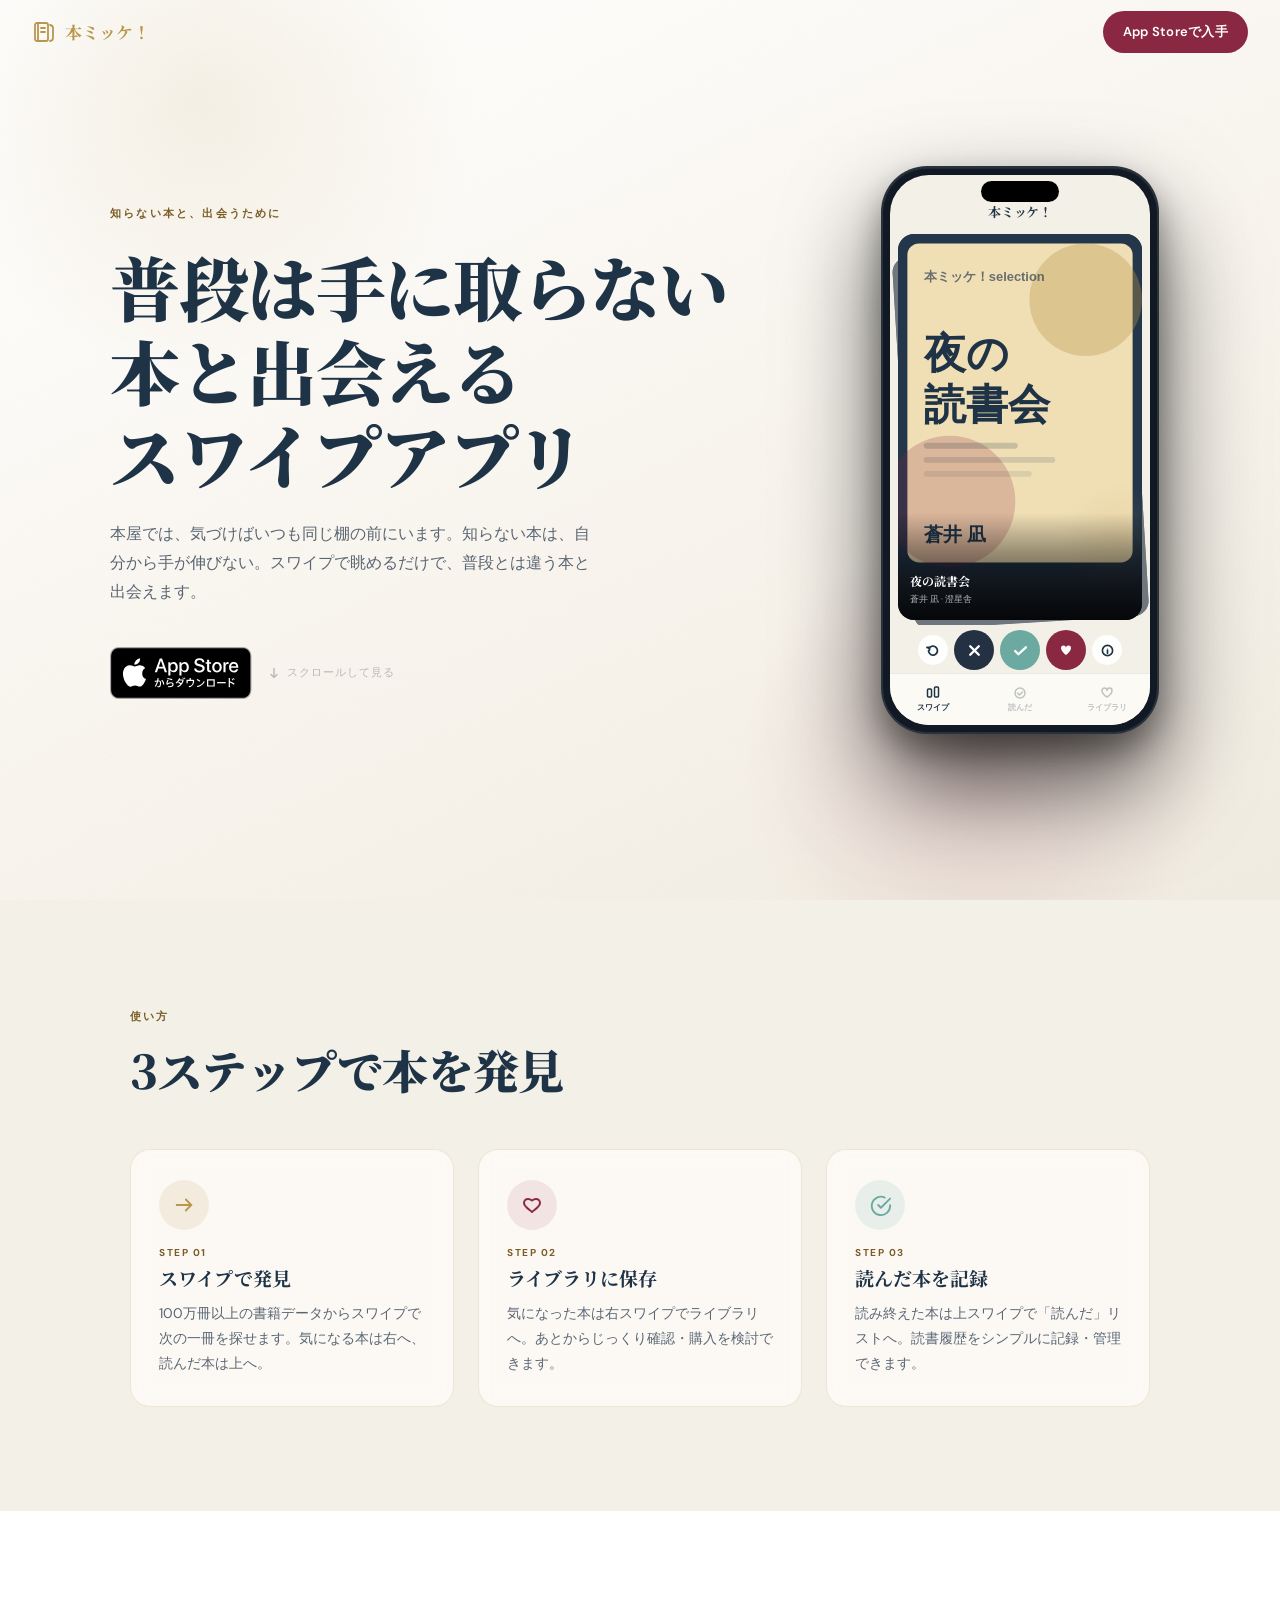
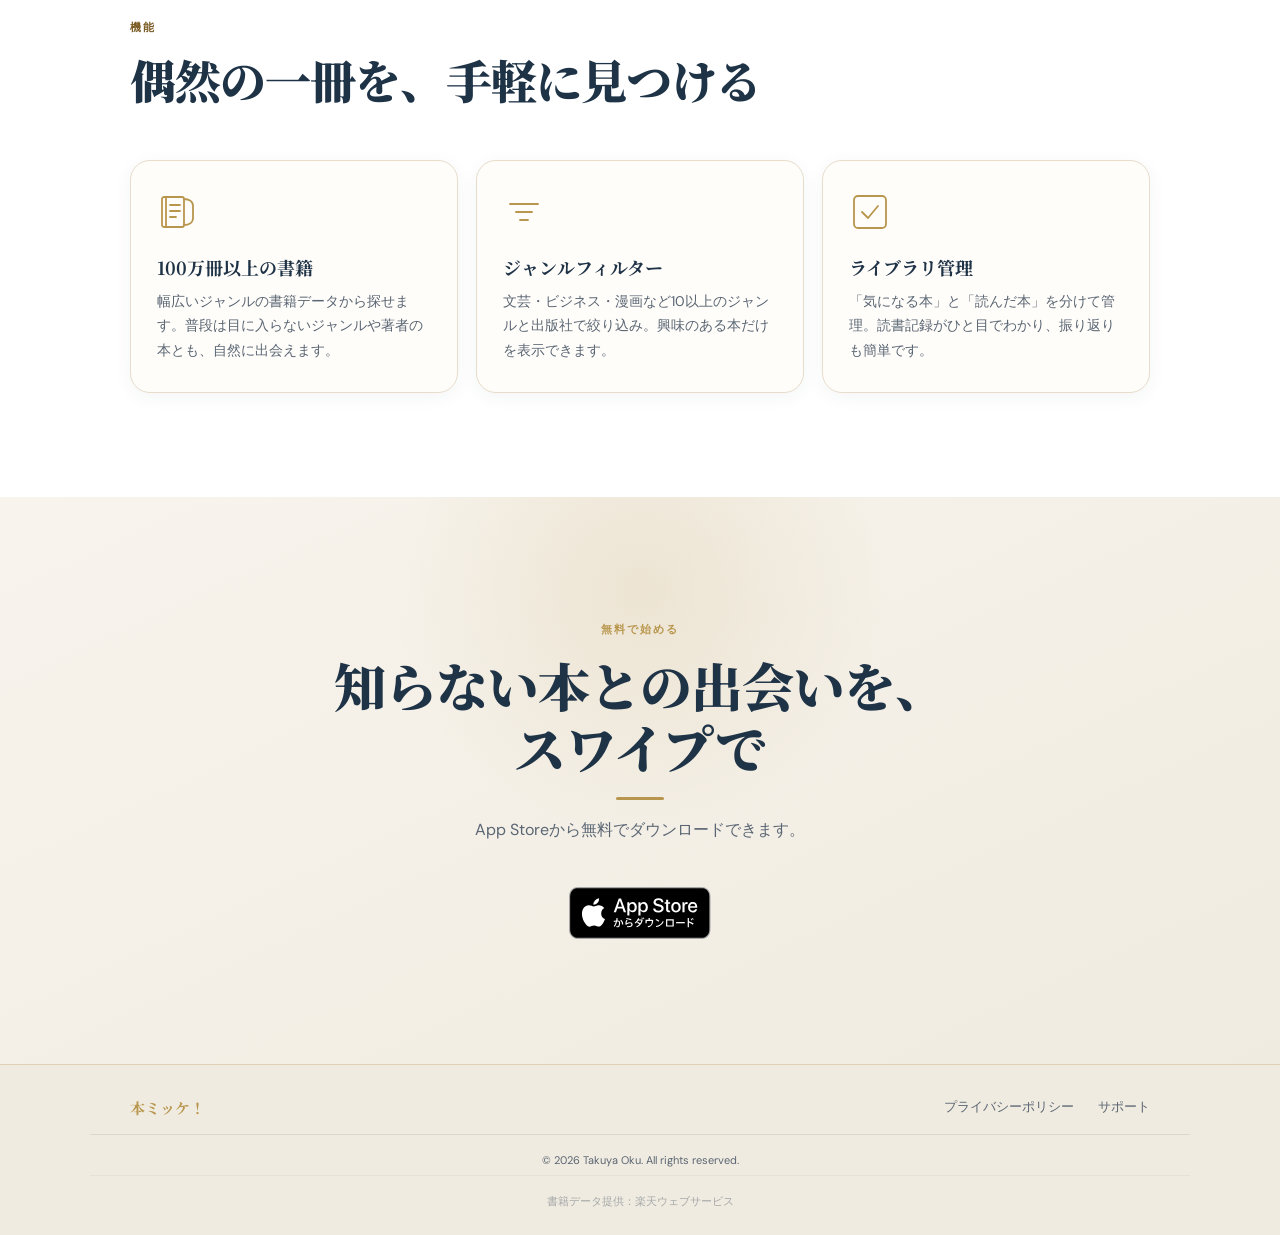
==== commit 8a0928f7: "Rework LP copy: de-emphasize Rakuten, add attribution footer - Remove "楽天ブックス" from meta description" ====
--- a/index.html
+++ b/index.html
@@ -3,8 +3,8 @@
 <head>
   <meta charset="utf-8">
   <meta name="viewport" content="width=device-width, initial-scale=1">
-  <title>本ミッケ！— スワイプして次の一冊に出会おう</title>
-  <meta name="description" content="楽天ブックスの豊富な書籍データからスワイプで次の一冊に出会えるiOSアプリ。気になる本はライブラリへ、読んだ本は記録へ。">
+  <title>本ミッケ！— 知らない本との出会いを、もっと手軽に</title>
+  <meta name="description" content="普段手に取らないような本との出会いを、スワイプで。気になる本はライブラリに保存、読んだ本は記録に。無料のiOSアプリ。">
   <meta name="theme-color" content="#f8f4ed">
   <link rel="preconnect" href="https://fonts.googleapis.com">
   <link rel="preconnect" href="https://fonts.gstatic.com" crossorigin>
@@ -745,9 +745,9 @@
   <div class="lp-hero__inner">
     <!-- Copy -->
     <div>
-      <p class="lp-hero__eyebrow">新しい読書体験</p>
-      <h1 class="lp-hero__headline">スワイプして、<br>次の一冊に<br>出会おう</h1>
-      <p class="lp-hero__sub">楽天ブックスの豊富な書籍データから、直感的なスワイプで自分にぴったりの一冊を見つけよう。</p>
+      <p class="lp-hero__eyebrow">知らない本と、出会うために</p>
+      <h1 class="lp-hero__headline">普段は手に取らない<br>本と出会える<br>スワイプアプリ</h1>
+      <p class="lp-hero__sub">本屋では、気づけばいつも同じ棚の前にいます。知らない本は、自分から手が伸びない。スワイプで眺めるだけで、普段とは違う本と出会えます。</p>
       <div class="lp-hero__actions">
         <a class="lp-appstore-link" href="https://apps.apple.com/jp/app/%E6%9C%AC%E3%83%9F%E3%83%83%E3%82%B1/id6760813363" aria-label="App Storeでダウンロード">
           <svg xmlns="http://www.w3.org/2000/svg" width="108.85157" height="40" viewBox="0 0 108.85157 40" role="img" aria-label="App Storeからダウンロード"><title>App Storeからダウンロード</title><g><g><path d="M99.32227,0H9.53468c-.3667,0-.729,0-1.09473.002-.30615.002-.60986.00781-.91895.0127A13.21476,13.21476,0,0,0,5.5171.19141a6.66509,6.66509,0,0,0-1.90088.627A6.43779,6.43779,0,0,0,1.99757,1.99707,6.25844,6.25844,0,0,0,.81935,3.61816a6.60119,6.60119,0,0,0-.625,1.90332,12.993,12.993,0,0,0-.1792,2.002C.00587,7.83008.00489,8.1377,0,8.44434V31.5586c.00489.3105.00587.6113.01515.9219a12.99232,12.99232,0,0,0,.1792,2.0019,6.58756,6.58756,0,0,0,.625,1.9043A6.20778,6.20778,0,0,0,1.99757,38.001a6.27445,6.27445,0,0,0,1.61865,1.1787,6.70082,6.70082,0,0,0,1.90088.6308,13.45514,13.45514,0,0,0,2.0039.1768c.30909.0068.6128.0107.91895.0107C8.80567,40,9.168,40,9.53468,40H99.32227c.3594,0,.7246,0,1.084-.002.3047,0,.6172-.0039.9219-.0107a13.279,13.279,0,0,0,2-.1768,6.80432,6.80432,0,0,0,1.9082-.6308,6.27742,6.27742,0,0,0,1.6172-1.1787,6.39482,6.39482,0,0,0,1.1816-1.6143,6.60413,6.60413,0,0,0,.6191-1.9043,13.50643,13.50643,0,0,0,.1856-2.0019c.0039-.3106.0039-.6114.0039-.9219.0078-.3633.0078-.7246.0078-1.0938V9.53613c0-.36621,0-.72949-.0078-1.09179,0-.30664,0-.61426-.0039-.9209a13.5071,13.5071,0,0,0-.1856-2.002,6.6177,6.6177,0,0,0-.6191-1.90332,6.46619,6.46619,0,0,0-2.7988-2.7998,6.76754,6.76754,0,0,0-1.9082-.627,13.04394,13.04394,0,0,0-2-.17676c-.3047-.00488-.6172-.01074-.9219-.01269C100.04687,0,99.68167,0,99.32227,0Z" style="fill:#a6a6a6"/><path d="M8.44483,39.125c-.30468,0-.602-.0039-.90429-.0107a12.68714,12.68714,0,0,1-1.86914-.1631,5.88381,5.88381,0,0,1-1.65674-.5479,5.40573,5.40573,0,0,1-1.397-1.0166,5.32082,5.32082,0,0,1-1.02051-1.3965,5.72186,5.72186,0,0,1-.543-1.6572,12.41351,12.41351,0,0,1-.1665-1.875c-.00634-.2109-.01464-.9131-.01464-.9131V8.44434S.88185,7.75293.8877,7.5498a12.37039,12.37039,0,0,1,.16553-1.87207,5.7555,5.7555,0,0,1,.54346-1.6621A5.37349,5.37349,0,0,1,2.61183,2.61768,5.56543,5.56543,0,0,1,4.01417,1.59521a5.82309,5.82309,0,0,1,1.65332-.54394A12.58589,12.58589,0,0,1,7.543.88721L8.44532.875h91.956l.9131.0127a12.38493,12.38493,0,0,1,1.8584.16259,5.93833,5.93833,0,0,1,1.6709.54785,5.59374,5.59374,0,0,1,2.415,2.41993A5.76267,5.76267,0,0,1,107.794,5.667a12.995,12.995,0,0,1,.1738,1.88721c.0029.2832.0029.5874.0029.89014.0079.375.0079.73193.0079,1.09179V30.4648c0,.3633,0,.7178-.0079,1.0752,0,.3252,0,.6231-.0039.9297a12.73126,12.73126,0,0,1-.1709,1.8535,5.739,5.739,0,0,1-.54,1.67,5.48029,5.48029,0,0,1-1.0156,1.3857,5.4129,5.4129,0,0,1-1.3994,1.0225,5.86168,5.86168,0,0,1-1.668.5498,12.54218,12.54218,0,0,1-1.8692.1631c-.2929.0068-.5996.0107-.8974.0107l-1.084.002Z"/></g><g><path d="M41.16742,16.55462H37.11585l-.973,2.873H34.42678L38.26437,8.79837h1.783l3.83759,10.62922H42.13957Zm-3.632-1.32573H40.747l-1.58318-4.66261h-.0443Z" style="fill:#fff"/><path d="M52.1728,15.55322c0,2.40821-1.28895,3.95545-3.23407,3.95545a2.62719,2.62719,0,0,1-2.4383-1.35582h-.03678v3.83842H44.87294V11.678h1.53972V12.967h.02926a2.749,2.749,0,0,1,2.46756-1.37C50.87633,11.59694,52.1728,13.1517,52.1728,15.55322Zm-1.635,0c0-1.569-.81082-2.60046-2.04794-2.60046-1.21539,0-2.03289,1.05323-2.03289,2.60046,0,1.56145.8175,2.60715,2.03289,2.60715C49.727,18.16037,50.53779,17.1364,50.53779,15.55322Z" style="fill:#fff"/><path d="M60.70267,15.55322c0,2.40821-1.28937,3.95545-3.23449,3.95545a2.62719,2.62719,0,0,1-2.4383-1.35582H54.9931v3.83842H53.4024V11.678h1.53972V12.967h.02926a2.749,2.749,0,0,1,2.46756-1.37C59.40578,11.59694,60.70267,13.1517,60.70267,15.55322Zm-1.63543,0c0-1.569-.81082-2.60046-2.04794-2.60046-1.21539,0-2.03289,1.05323-2.03289,2.60046,0,1.56145.8175,2.60715,2.03289,2.60715C58.25643,18.16037,59.06725,17.1364,59.06725,15.55322Z" style="fill:#fff"/><path d="M66.3391,16.466c.11786,1.05406,1.14183,1.74618,2.54112,1.74618,1.34077,0,2.30539-.69212,2.30539-1.64253,0-.825-.58178-1.319-1.95933-1.65758l-1.37755-.33185c-1.95181-.47144-2.85792-1.38424-2.85792-2.86544,0-1.834,1.59823-3.09364,3.86684-3.09364,2.24688,0,3.7866,1.25969,3.83842,3.09364H71.09032c-.09613-1.06075-.973-1.701-2.2544-1.701s-2.15828.64782-2.15828,1.59071c0,.75147.56,1.19366,1.93008,1.53219l1.17109.28755c2.18085.51575,3.08612,1.39176,3.08612,2.94652,0,1.98859-1.58318,3.23407-4.10257,3.23407-2.35722,0-3.94876-1.21623-4.05158-3.13878Z" style="fill:#fff"/><path d="M76.29961,9.84407v1.834h1.47368v1.25969H76.29961V17.21c0,.6637.29507.973.94289.973a4.971,4.971,0,0,0,.52327-.03678v1.25217a4.36838,4.36838,0,0,1-.88354.07356c-1.569,0-2.18085-.5893-2.18085-2.09224V12.93771H73.5746V11.678h1.12678v-1.834Z" style="fill:#fff"/><path d="M78.6259,15.55322c0-2.4383,1.43607-3.97049,3.67542-3.97049,2.24688,0,3.67626,1.53219,3.67626,3.97049,0,2.445-1.42185,3.97049-3.67626,3.97049C80.04776,19.52372,78.6259,17.99821,78.6259,15.55322Zm5.73089,0c0-1.67262-.76651-2.65981-2.05546-2.65981s-2.05546.99471-2.05546,2.65981c0,1.67931.76651,2.659,2.05546,2.659S84.35679,17.23253,84.35679,15.55322Z" style="fill:#fff"/><path d="M87.2891,11.678h1.51715v1.319H88.843a1.84835,1.84835,0,0,1,1.864-1.40012,2.4533,2.4533,0,0,1,.545.05935v1.48789a2.22372,2.22372,0,0,0-.71469-.09613,1.6029,1.6029,0,0,0-1.65758,1.783v4.59658H87.2891Z" style="fill:#fff"/><path d="M98.5862,17.15145a3.11011,3.11011,0,0,1-3.33689,2.37227c-2.2544,0-3.65369-1.51046-3.65369-3.93372,0-2.43078,1.40681-4.00727,3.58682-4.00727,2.14407,0,3.49236,1.47284,3.49236,3.82254v.545H93.20138v.09613a2.01837,2.01837,0,0,0,2.08472,2.19506,1.75329,1.75329,0,0,0,1.78965-1.09Zm-5.3773-2.31292h3.87437a1.86367,1.86367,0,0,0-1.90082-1.96686A1.96188,1.96188,0,0,0,93.2089,14.83853Z" style="fill:#fff"/></g><g><path d="M36.43654,30.81152l.06592-.81934a3.13245,3.13245,0,0,0,.95068.15137c.292,0,.40479-.02832.54639-.22656a4.56512,4.56512,0,0,0,.43262-2.31543c0-.84766-.26318-1.09277-.93164-1.09277-.15088,0-.32031.00977-.50879.01953a13.72712,13.72712,0,0,1-1.76953,4.123l-.78174-.42383a11.0714,11.0714,0,0,0,1.64746-3.61523,13.67658,13.67658,0,0,0-1.53418.25488l-.16943-.8291c.57422-.10352,1.26123-.19727,1.90137-.25391a17.609,17.609,0,0,0,.292-1.89258l.92285.10352c-.085.57422-.18848,1.14941-.32031,1.71387h.36719c1.1958,0,1.77.59277,1.77,1.85449a5.83361,5.83361,0,0,1-.5459,2.7959,1.1565,1.1565,0,0,1-1.12988.60254A5.18145,5.18145,0,0,1,36.43654,30.81152Zm3.03125-5.07422.6875-.46191a5.29872,5.29872,0,0,1,1.60986,3.48438l-.90381.14063A4.39851,4.39851,0,0,0,39.46779,25.7373Z" style="fill:#fff"/><path d="M44.88674,30.94336l-.188-.84766c.23535.01953.5459.02832.73438.02832,1.86377,0,2.56982-.52637,2.56982-1.30859,0-.62109-.40479-.97852-1.30859-.97852a4.03864,4.03864,0,0,0-2.57959,1.26172l-.7251-.32031A5.5238,5.5238,0,0,1,44.19,25.248l.83789.27246a3.6874,3.6874,0,0,0-.71533,2.44824,4.81661,4.81661,0,0,1,2.57031-.876c1.26172,0,2.043.64941,2.043,1.7041,0,1.33691-1.05469,2.15625-3.58691,2.15625C45.21633,30.95313,45.03762,30.94336,44.88674,30.94336Zm-.87549-6.251.23535-.8291a25.88517,25.88517,0,0,1,3.7002.84766l-.22607.81934A21.14206,21.14206,0,0,0,44.01125,24.69238Z" style="fill:#fff"/><path d="M51.65236,30.29395a5.94767,5.94767,0,0,0,2.53223-1.63867,10.69472,10.69472,0,0,0-1.76025-1.18555l.51758-.64941a11.44509,11.44509,0,0,1,1.78857,1.12891,5.95376,5.95376,0,0,0,.92285-2.1748H53.25246a9.70214,9.70214,0,0,1-2.05225,2.36328l-.6875-.59277a8.92365,8.92365,0,0,0,2.61768-3.59668l.90381.2168c-.10352.26367-.207.53613-.32959.791h2.335l.66846.31055a7.141,7.141,0,0,1-4.50977,5.76172ZM55.625,23.72266l.52734-.25488a5.67722,5.67722,0,0,1,.66846,1.1582l-.59326.27344A5.13466,5.13466,0,0,0,55.625,23.72266Zm1.17676-.09473.53662-.25391a6.35614,6.35614,0,0,1,.6875,1.18652l-.59326.25391A5.1684,5.1684,0,0,0,56.80178,23.62793Z" style="fill:#fff"/><path d="M60.92141,30.99023l-.48-.7627a3.94382,3.94382,0,0,0,3.314-4.15137h-3.9541v1.89258h-.95117V25.27539H61.2134V23.8916h.95068v1.38379h1.76074l.86621.24512C64.67775,28.19434,63.78371,30.2373,60.92141,30.99023Z" style="fill:#fff"/><path d="M66.62258,25.3418l.52734-.77246a11.68341,11.68341,0,0,1,2.31543,1.40332l-.60254.80957A11.0534,11.0534,0,0,0,66.62258,25.3418Zm.17871,4.6416a7.31748,7.31748,0,0,0,5.43262-3.917l.62109.69727a7.96352,7.96352,0,0,1-5.69531,4.09473Z" style="fill:#fff"/><path d="M80.57082,30.43555H74.64895V24.833h5.92188Zm-4.98926-4.73633v3.87012h4.04785V25.69922Z" style="fill:#fff"/><path d="M89.04934,27.9209H82.39309v-.96h6.65625Z" style="fill:#fff"/><path d="M91.314,23.91992h.93164v2.41016a29.013,29.013,0,0,1,3.59668,1.79883L95.315,28.957a22.724,22.724,0,0,0-3.06934-1.64746v3.63379H91.314Zm2.21191.50879.55566-.26367a6.19409,6.19409,0,0,1,.66895,1.28027l-.6123.27344A5.5162,5.5162,0,0,0,93.5259,24.42871Zm1.07324-.40527.56543-.26367A6.10514,6.10514,0,0,1,95.87063,25.04l-.6123.27344A6.12723,6.12723,0,0,0,94.59914,24.02344Z" style="fill:#fff"/></g><g><g><path d="M24.76888,20.30068a4.94881,4.94881,0,0,1,2.35656-4.15206,5.06566,5.06566,0,0,0-3.99116-2.15768c-1.67924-.17626-3.30719,1.00483-4.1629,1.00483-.87227,0-2.18977-.98733-3.6085-.95814a5.31529,5.31529,0,0,0-4.47292,2.72787c-1.934,3.34842-.49141,8.26947,1.3612,10.97608.9269,1.32535,2.01018,2.8058,3.42763,2.7533,1.38706-.05753,1.9051-.88448,3.5794-.88448,1.65876,0,2.14479.88448,3.591.8511,1.48838-.02416,2.42613-1.33124,3.32051-2.66914a10.962,10.962,0,0,0,1.51842-3.09251A4.78205,4.78205,0,0,1,24.76888,20.30068Z" style="fill:#fff"/><path d="M22.03725,12.21089a4.87248,4.87248,0,0,0,1.11452-3.49062,4.95746,4.95746,0,0,0-3.20758,1.65961,4.63634,4.63634,0,0,0-1.14371,3.36139A4.09905,4.09905,0,0,0,22.03725,12.21089Z" style="fill:#fff"/></g></g></g></svg>
@@ -866,7 +866,7 @@
         </div>
         <span class="lp-step__num">Step 01</span>
         <h3>スワイプで発見</h3>
-        <p>楽天ブックスの書籍データから直感的なスワイプで次の一冊を探せます。気になる本は右へ、読んだ本は上へ。</p>
+        <p>100万冊以上の書籍データからスワイプで次の一冊を探せます。気になる本は右へ、読んだ本は上へ。</p>
       </div>
       <div class="lp-step lp-reveal-child" style="--i:3">
         <div class="lp-step__icon">
@@ -897,7 +897,7 @@
 <section class="lp-features">
   <div class="lp-inner">
     <p class="lp-eyebrow lp-reveal-child" style="--i:0">機能</p>
-    <h2 class="lp-title lp-reveal-child" style="--i:1">読書をもっとシンプルに</h2>
+    <h2 class="lp-title lp-reveal-child" style="--i:1">偶然の一冊を、手軽に見つける</h2>
     <div class="lp-feat-grid">
       <div class="lp-feat lp-reveal-child" style="--i:2">
         <svg class="lp-feat__icon" viewBox="0 0 42 42" fill="none" stroke="currentColor" stroke-width="1.8" stroke-linecap="round">
@@ -908,8 +908,8 @@
           <line x1="13" y1="20" x2="23" y2="20"/>
           <line x1="13" y1="26" x2="19" y2="26"/>
         </svg>
-        <h3>楽天ブックス連携</h3>
-        <p>100万冊以上の書籍情報から探せます。新刊情報も随時更新され、常に最新の本と出会えます。</p>
+        <h3>100万冊以上の書籍</h3>
+        <p>幅広いジャンルの書籍データから探せます。普段は目に入らないジャンルや著者の本とも、自然に出会えます。</p>
       </div>
       <div class="lp-feat lp-reveal-child" style="--i:3">
         <svg class="lp-feat__icon" viewBox="0 0 42 42" fill="none" stroke="currentColor" stroke-width="1.8" stroke-linecap="round">
@@ -935,7 +935,7 @@
 <!-- ========== DOWNLOAD ========== -->
 <section class="lp-download">
   <p class="lp-eyebrow lp-reveal-child" style="--i:0">無料で始める</p>
-  <h2 class="lp-dl-title lp-reveal-child" style="--i:1">今すぐ無料で<br>ダウンロード</h2>
+  <h2 class="lp-dl-title lp-reveal-child" style="--i:1">知らない本との出会いを、<br>スワイプで</h2>
   <p class="lp-dl-sub lp-reveal-child" style="--i:2">App Storeから無料でダウンロードできます。</p>
   <div class="lp-reveal-child" style="--i:3">
     <a class="lp-appstore-link" href="https://apps.apple.com/jp/app/%E6%9C%AC%E3%83%9F%E3%83%83%E3%82%B1/id6760813363" aria-label="App Storeでダウンロード">
@@ -956,6 +956,7 @@
     </nav>
   </div>
   <p class="lp-footer__copy">© 2026 Takuya Oku. All rights reserved.</p>
+  <p class="lp-footer__copy" style="margin-top:4px;font-size:11px;opacity:0.5;">書籍データ提供：楽天ウェブサービス</p>
 </footer>
 
 <!-- ========== JS ========== -->
